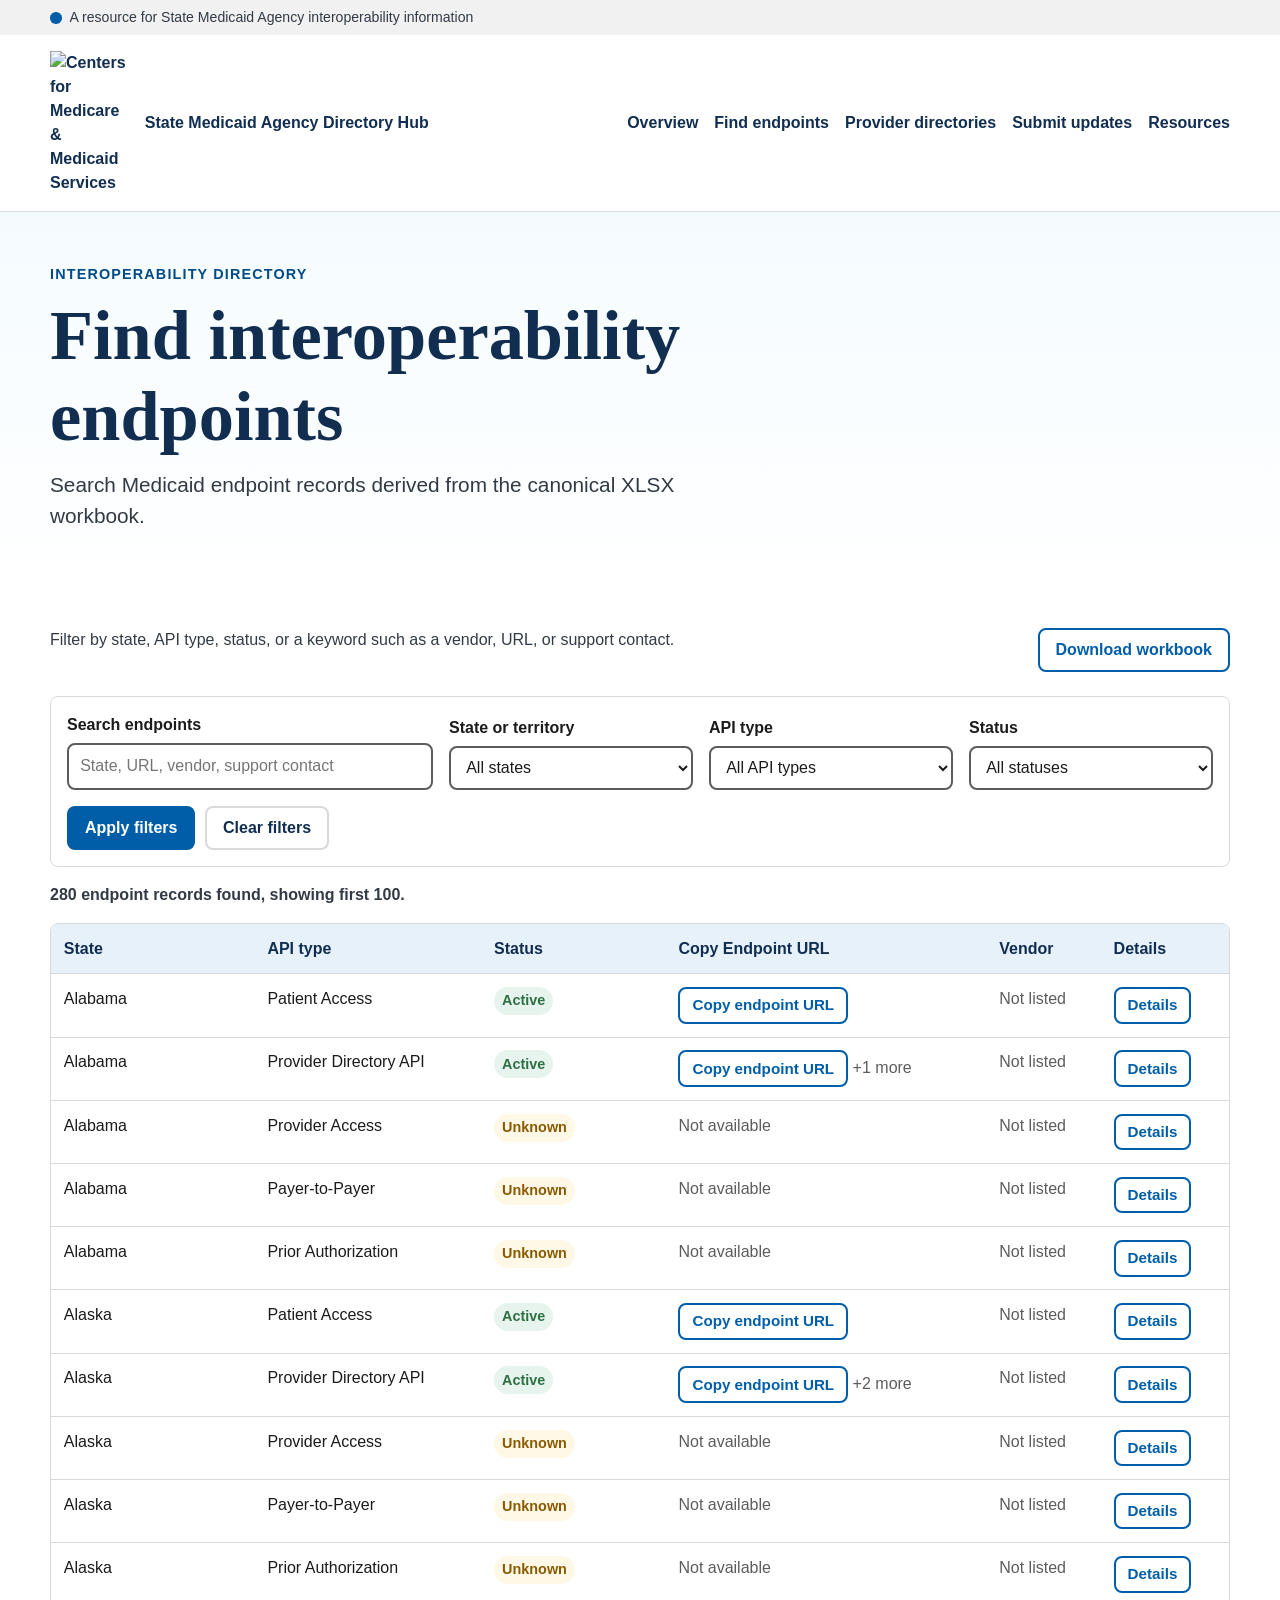
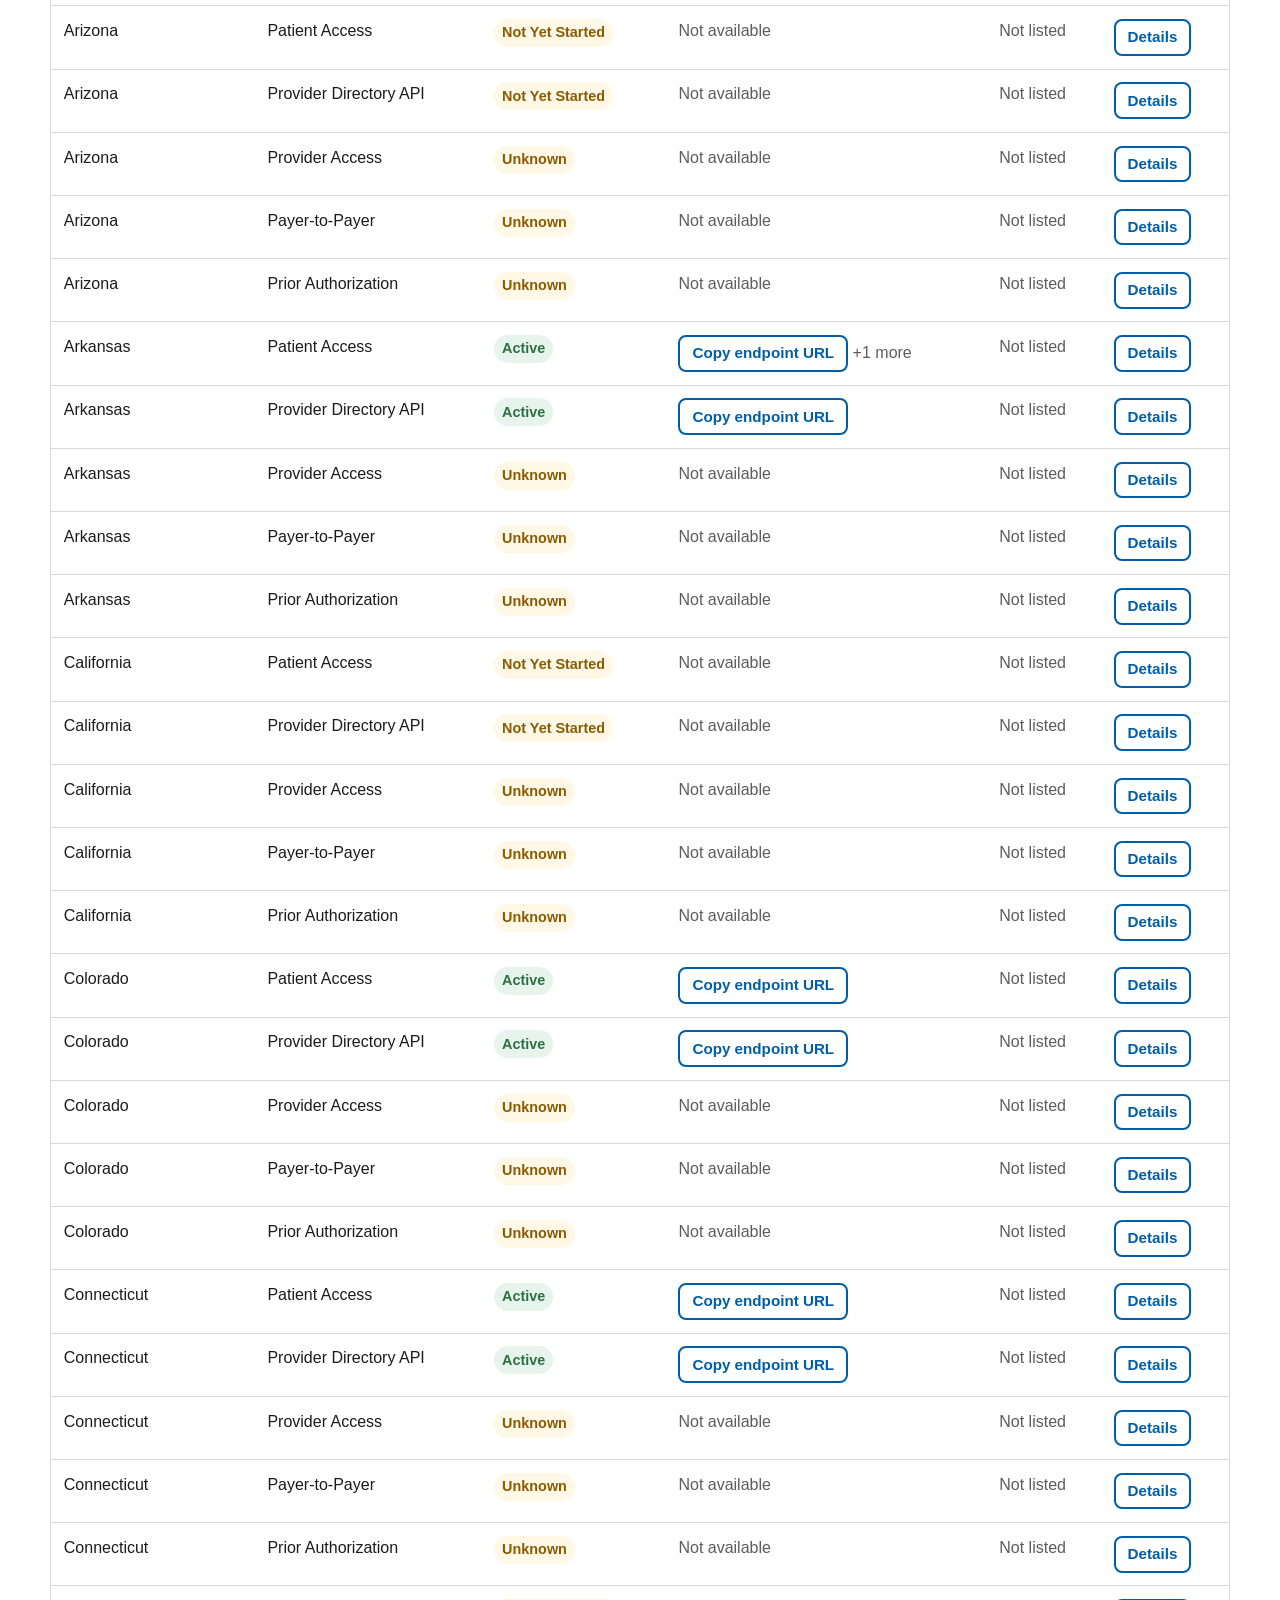
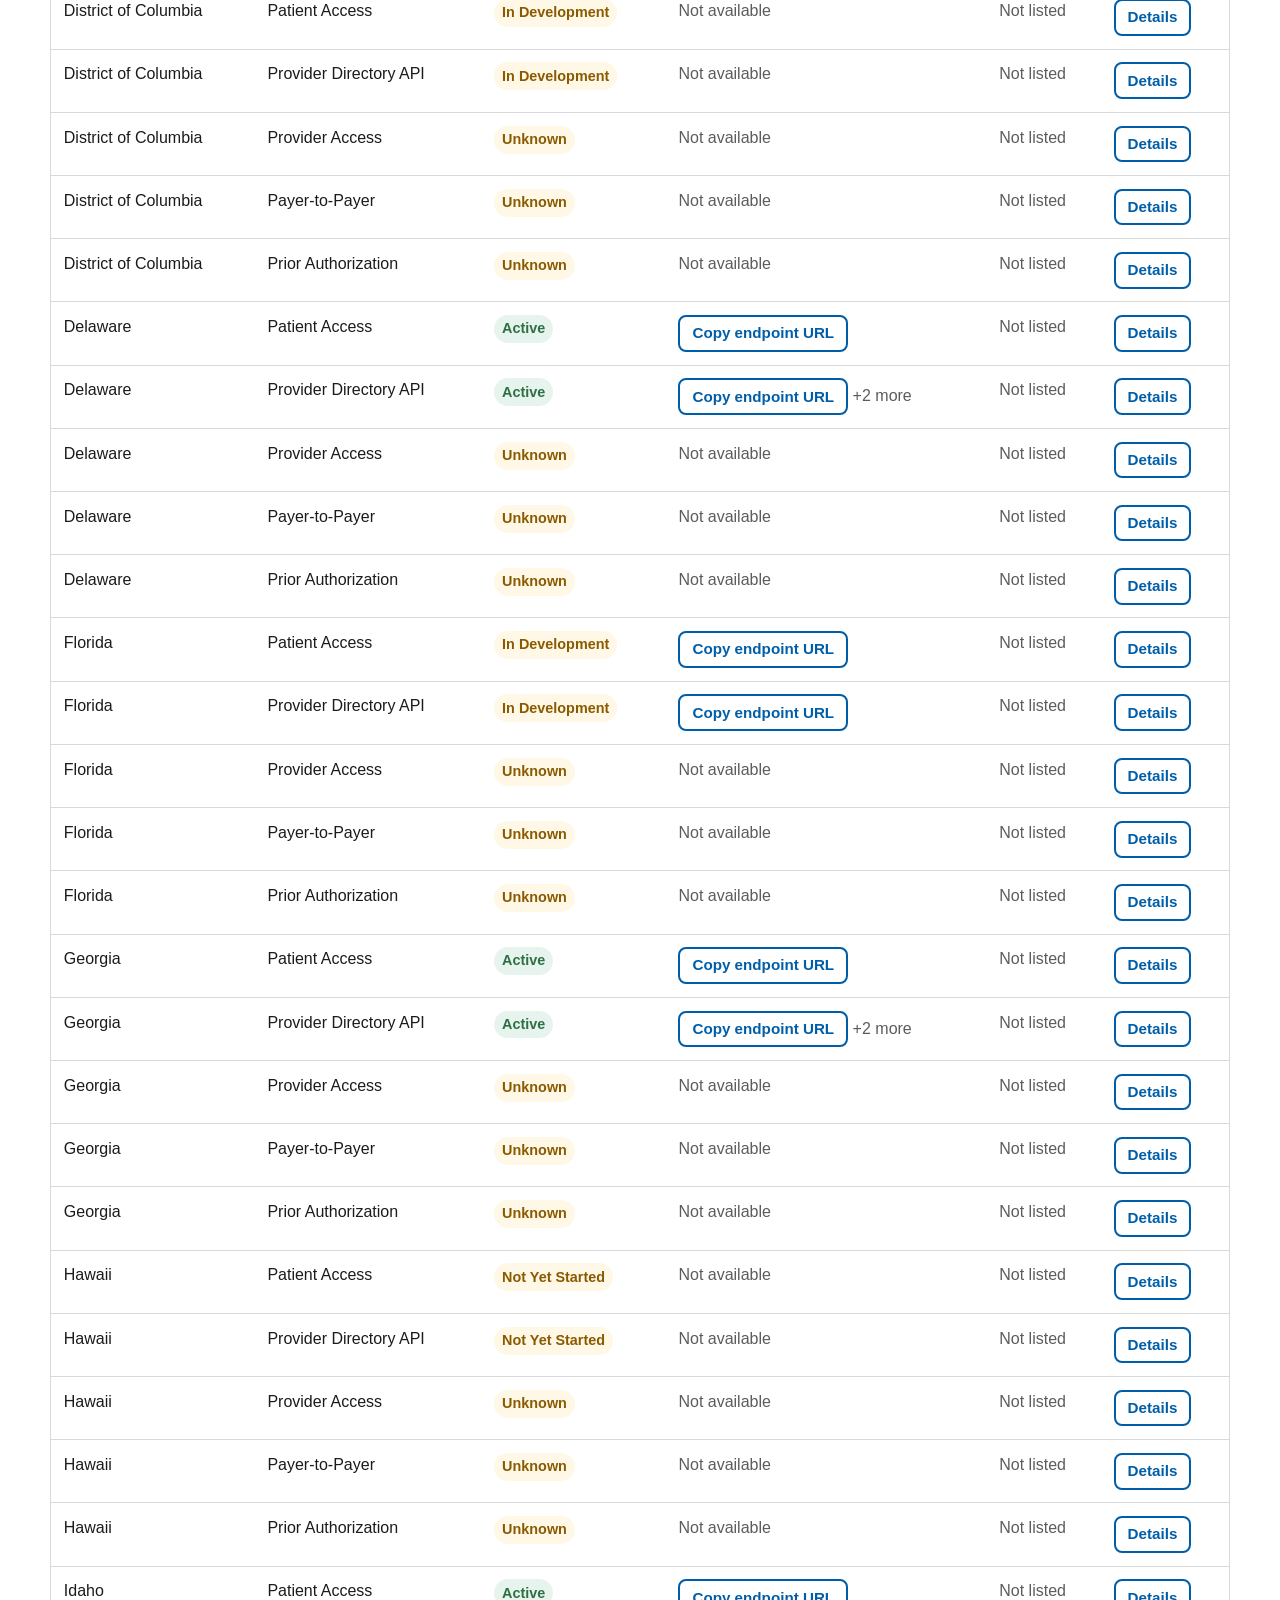
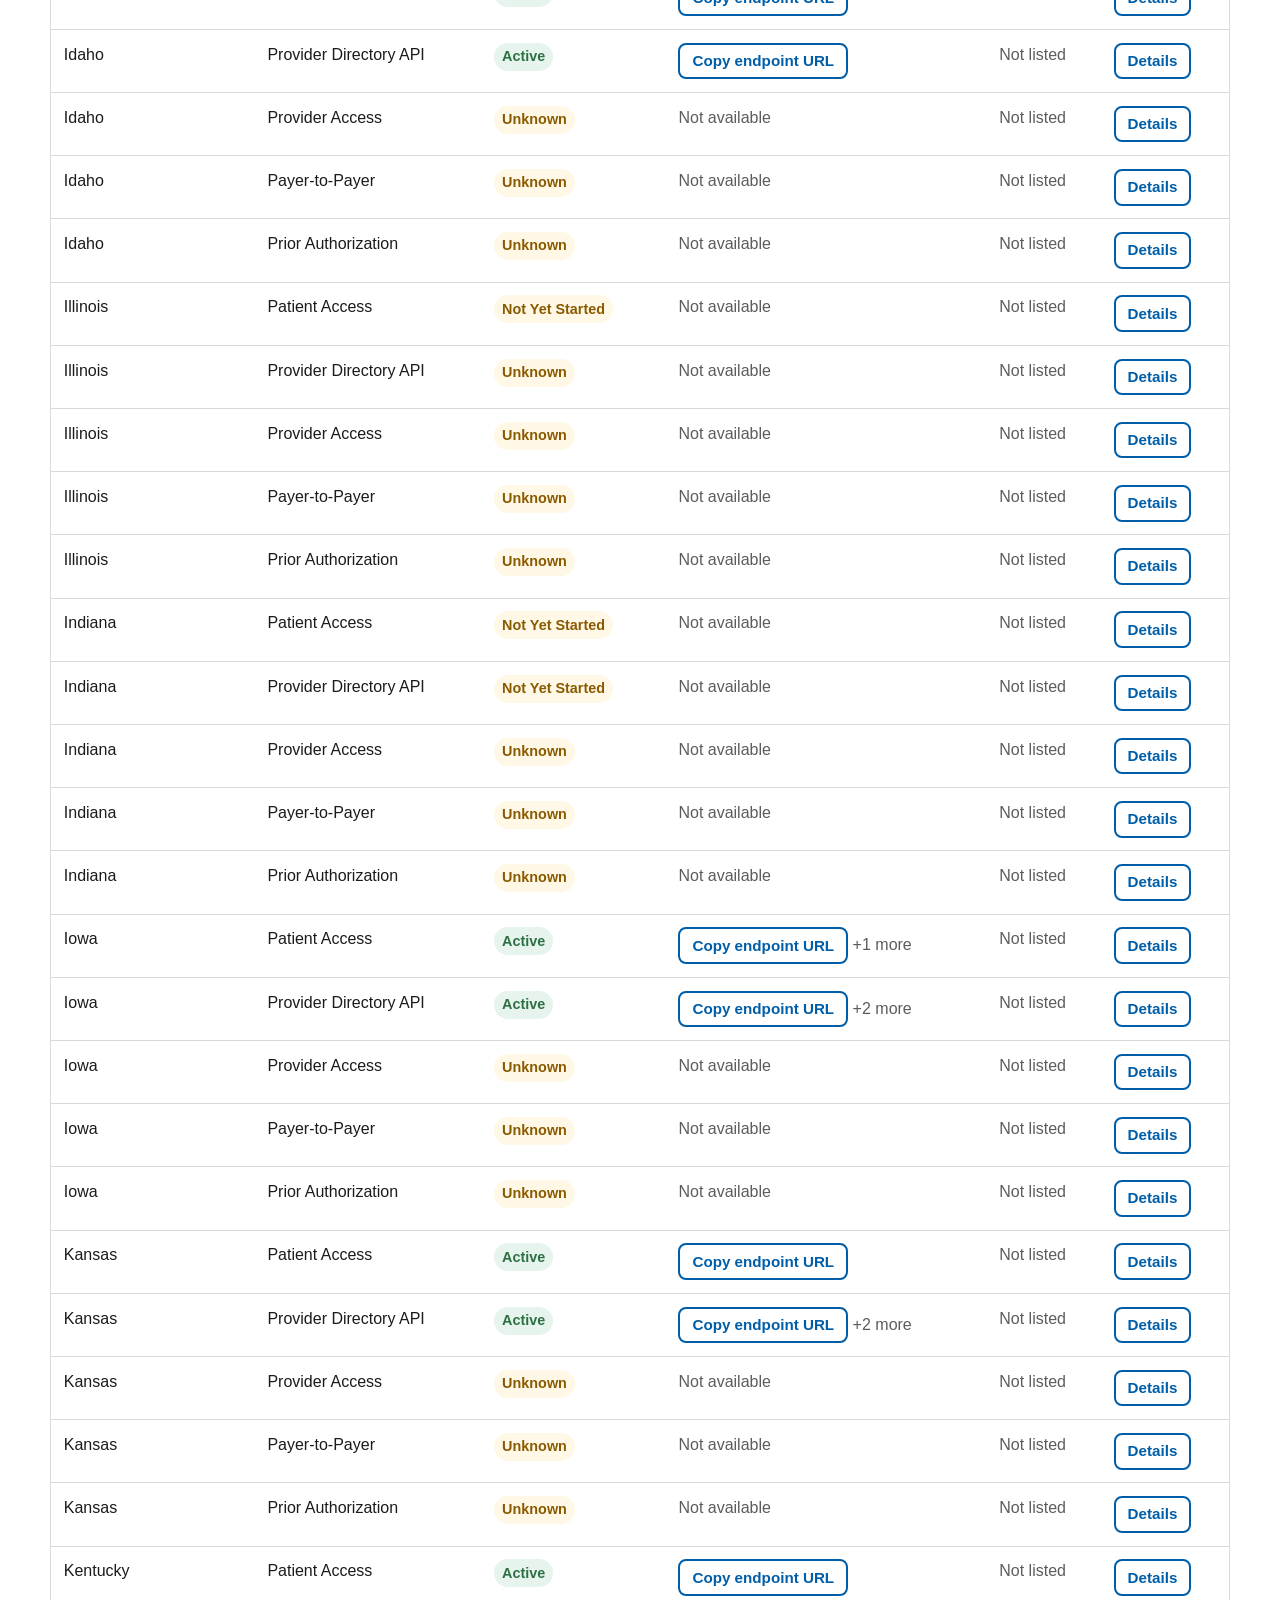
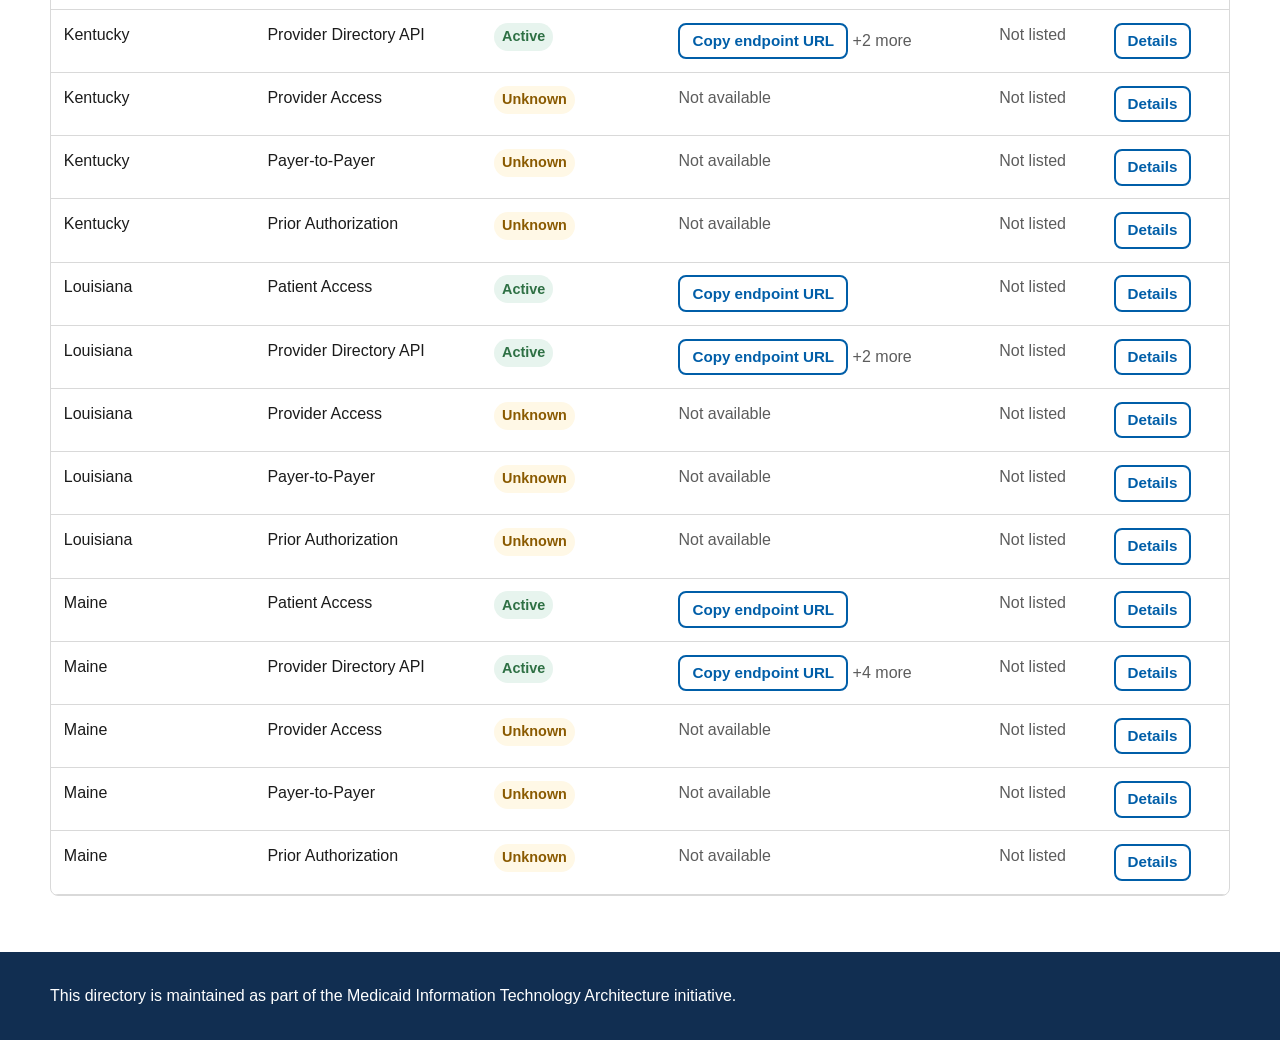
==== endpoints.html @ 9d033b8e "split into seperate pages" ====
<!doctype html>
<html lang="en">
  <head>
    <meta charset="utf-8">
    <meta name="viewport" content="width=device-width, initial-scale=1">
    <title>Find interoperability endpoints | State Medicaid Agency Directory Hub</title>
    <meta name="description" content="Search State Medicaid Agency interoperability API endpoint records.">
    <link rel="stylesheet" href="styles.css">
  </head>
  <body>
    <a class="skip-link" href="#main">Skip to main content</a>
    <header class="site-header">
      <div class="official-banner"><span aria-hidden="true" class="banner-dot"></span><span>A resource for State Medicaid Agency interoperability information</span></div>
      <div class="header-inner">
        <a class="brand" href="index.html" aria-label="State Medicaid Agency Directory Hub home"><img src="CMS.png" alt="Centers for Medicare &amp; Medicaid Services"><span>State Medicaid Agency Directory Hub</span></a>
        <nav class="primary-nav" aria-label="Primary navigation">
          <a href="index.html">Overview</a><a aria-current="page" href="endpoints.html">Find endpoints</a><a href="provider-directories.html">Provider directories</a><a href="index.html#submit-updates">Submit updates</a><a href="index.html#resources">Resources</a>
        </nav>
      </div>
    </header>
    <main id="main">
      <section class="page-intro" aria-labelledby="endpoint-title"><div class="container"><p class="eyebrow">Interoperability directory</p><h1 id="endpoint-title">Find interoperability endpoints</h1><p class="lead">Search Medicaid endpoint records derived from the canonical XLSX workbook.</p></div></section>
      <section class="section section-tight"><div class="container">
        <div class="section-header"><p>Filter by state, API type, status, or a keyword such as a vendor, URL, or support contact.</p><a class="button button-secondary" href="SMAEndpointDirectory.xlsx">Download workbook</a></div>
        <form class="filter-panel" id="endpoint-filters" aria-describedby="endpoint-result-count">
          <div class="field field-wide"><label for="endpoint-query">Search endpoints</label><input id="endpoint-query" name="query" type="search" autocomplete="off" placeholder="State, URL, vendor, support contact"></div>
          <div class="field"><label for="endpoint-state">State or territory</label><select id="endpoint-state" name="state"></select></div>
          <div class="field"><label for="endpoint-api-type">API type</label><select id="endpoint-api-type" name="apiType"></select></div>
          <div class="field"><label for="endpoint-status">Status</label><select id="endpoint-status" name="status"></select></div>
          <div class="filter-actions"><button class="button button-primary" type="submit">Apply filters</button><button class="button button-ghost" type="button" id="clear-endpoint-filters">Clear filters</button></div>
        </form>
        <p class="result-count" id="endpoint-result-count" aria-live="polite"></p><p class="sr-only" id="copy-status" aria-live="polite"></p>
        <div class="table-wrap"><table><caption class="sr-only">SMA interoperability endpoint records</caption><thead><tr><th scope="col">State</th><th scope="col">API type</th><th scope="col">Status</th><th scope="col">Copy Endpoint URL</th><th scope="col">Vendor</th><th scope="col">Details</th></tr></thead><tbody id="endpoint-table-body"></tbody></table></div>
        <section class="detail-panel" id="endpoint-detail" hidden tabindex="-1" aria-labelledby="endpoint-detail-title"><div class="detail-header"><h2 id="endpoint-detail-title">Endpoint details</h2><button class="button button-ghost compact" type="button" id="close-endpoint-detail">Close</button></div><div id="endpoint-detail-content"></div></section>
      </div></section>
    </main>
    <footer class="site-footer"><div class="container"><p>This directory is maintained as part of the Medicaid Information Technology Architecture initiative.</p></div></footer>
    <script src="assets/directory-data.js"></script><script src="assets/directory-utils.js"></script><script src="app.js"></script>
  </body>
</html>
---- styles.css ----
:root {
  --color-navy: #112e51;
  --color-blue: #005ea8;
  --color-blue-dark: #004b87;
  --color-blue-light: #e6f1fa;
  --color-cyan-light: #f4fbff;
  --color-white: #ffffff;
  --color-gray-50: #f7f7f7;
  --color-gray-100: #f1f1f1;
  --color-gray-200: #d9d9d9;
  --color-gray-500: #5c5c5c;
  --color-gray-700: #323a45;
  --color-gray-900: #1b1b1b;
  --color-success: #2e7044;
  --color-warning: #8a5a00;
  --color-error: #b50909;
  --color-focus: #ffbf47;
  --shadow: 0 10px 30px rgba(17, 46, 81, 0.12);
  --radius: 8px;
  --max-width: 1180px;
}

* {
  box-sizing: border-box;
}

html {
  scroll-behavior: smooth;
}

body {
  margin: 0;
  background: var(--color-white);
  color: var(--color-gray-900);
  font-family: "Open Sans", Arial, sans-serif;
  font-size: 16px;
  line-height: 1.5;
  letter-spacing: 0;
}

@media (prefers-reduced-motion: reduce) {
  html {
    scroll-behavior: auto;
  }

  *,
  *::before,
  *::after {
    animation-duration: 0.01ms !important;
    animation-iteration-count: 1 !important;
    transition-duration: 0.01ms !important;
  }
}

a {
  color: var(--color-blue);
  text-decoration-thickness: 1px;
  text-underline-offset: 3px;
}

a:hover {
  color: var(--color-blue-dark);
  text-decoration-thickness: 2px;
}

a:focus,
button:focus,
input:focus,
select:focus,
textarea:focus,
[tabindex]:focus {
  outline: 3px solid var(--color-focus);
  outline-offset: 2px;
}

img {
  max-width: 100%;
}

button,
input,
select,
textarea {
  font: inherit;
}

button {
  cursor: pointer;
}

h1,
h2,
h3,
p {
  margin-top: 0;
}

h1,
h2,
h3 {
  color: var(--color-navy);
  font-family: "Bitter", Georgia, serif;
  line-height: 1.15;
}

h1 {
  margin-bottom: 1rem;
  max-width: 760px;
  font-size: clamp(2.4rem, 6vw, 4.4rem);
}

h2 {
  margin-bottom: 0.75rem;
  font-size: clamp(1.8rem, 4vw, 2.6rem);
}

h3 {
  margin-bottom: 0.5rem;
  font-size: 1.25rem;
}

.container {
  width: min(100% - 2rem, var(--max-width));
  margin-inline: auto;
}

.narrow {
  max-width: 820px;
}

.skip-link {
  position: absolute;
  top: -5rem;
  left: 1rem;
  z-index: 50;
  padding: 0.75rem 1rem;
  background: var(--color-white);
  color: var(--color-navy);
  font-weight: 700;
}

.skip-link:focus {
  top: 1rem;
}

.site-header {
  border-bottom: 1px solid var(--color-gray-200);
  background: var(--color-white);
}

.official-banner {
  display: flex;
  gap: 0.5rem;
  align-items: center;
  flex-wrap: wrap;
  padding: 0.45rem max(1rem, calc((100vw - var(--max-width)) / 2));
  background: var(--color-gray-100);
  color: var(--color-gray-700);
  font-size: 0.88rem;
}

.banner-dot {
  width: 0.72rem;
  height: 0.72rem;
  border-radius: 50%;
  background: var(--color-blue);
}

.header-inner {
  display: flex;
  gap: 1.5rem;
  align-items: center;
  justify-content: space-between;
  width: min(100% - 2rem, var(--max-width));
  margin-inline: auto;
  padding: 1rem 0;
}

.brand {
  display: flex;
  gap: 0.8rem;
  align-items: center;
  color: var(--color-navy);
  font-weight: 700;
  text-decoration: none;
}

.brand img {
  width: 82px;
  height: auto;
}

.brand span {
  max-width: 19rem;
  overflow-wrap: anywhere;
}

.primary-nav {
  display: flex;
  flex-wrap: wrap;
  gap: 0.35rem 1rem;
  justify-content: flex-end;
}

.primary-nav a {
  color: var(--color-navy);
  font-weight: 700;
  text-decoration: none;
}

.primary-nav a:hover {
  text-decoration: underline;
}

.hero {
  padding: 4rem 0;
  background: linear-gradient(180deg, var(--color-cyan-light), var(--color-white));
}

.page-intro {
  padding: 3.25rem 0 2.25rem;
  background: linear-gradient(180deg, var(--color-cyan-light), var(--color-white));
}

.page-intro h1 {
  margin-bottom: 0.75rem;
}

.eyebrow {
  margin-bottom: 0.55rem;
  color: var(--color-blue-dark);
  font-size: 0.9rem;
  font-weight: 700;
  letter-spacing: 0.08em;
  text-transform: uppercase;
}

.hero-grid {
  display: grid;
  grid-template-columns: minmax(0, 1.25fr) minmax(280px, 0.75fr);
  gap: 2rem;
  align-items: center;
}

.hero-grid > *,
.header-inner > *,
.section-header > * {
  min-width: 0;
}

.lead {
  max-width: 720px;
  color: var(--color-gray-700);
  font-size: 1.3rem;
}

.hero-actions {
  display: flex;
  flex-wrap: wrap;
  gap: 0.75rem;
  margin-top: 1.5rem;
}

.button {
  display: inline-flex;
  min-height: 44px;
  align-items: center;
  justify-content: center;
  padding: 0.65rem 1rem;
  border: 2px solid transparent;
  border-radius: var(--radius);
  font-weight: 700;
  line-height: 1.2;
  text-align: center;
  text-decoration: none;
  white-space: normal;
}

.button-primary {
  background: var(--color-blue);
  color: var(--color-white);
}

.button-primary:hover {
  background: var(--color-blue-dark);
  color: var(--color-white);
}

.button-secondary {
  border-color: var(--color-blue);
  background: var(--color-white);
  color: var(--color-blue);
}

.button-ghost {
  border-color: var(--color-gray-200);
  background: var(--color-white);
  color: var(--color-navy);
}

.button:disabled {
  cursor: not-allowed;
  opacity: 0.65;
}

.compact {
  min-height: 36px;
  padding: 0.45rem 0.75rem;
  font-size: 0.95rem;
}

.status-panel {
  border: 1px solid var(--color-gray-200);
  border-radius: var(--radius);
  background: var(--color-white);
  box-shadow: var(--shadow);
}

.metric-grid {
  display: grid;
  grid-template-columns: repeat(2, minmax(0, 1fr));
  margin: 0;
}

.metric-grid div {
  min-height: 118px;
  padding: 1rem;
  border-right: 1px solid var(--color-gray-200);
  border-bottom: 1px solid var(--color-gray-200);
}

.metric-grid div:nth-child(2n) {
  border-right: 0;
}

.metric-grid div:nth-last-child(-n + 2) {
  border-bottom: 0;
}

.metric-grid dt {
  color: var(--color-gray-500);
  font-size: 0.9rem;
  font-weight: 700;
}

.metric-grid dd {
  margin: 0.35rem 0 0;
  color: var(--color-navy);
  font-family: "Bitter", Georgia, serif;
  font-size: 2rem;
  font-weight: 700;
}

.audience-band,
.section {
  padding: 3.5rem 0;
}

.section-tight {
  padding-top: 2.5rem;
}

.audience-grid {
  display: grid;
  grid-template-columns: repeat(3, minmax(0, 1fr));
  gap: 1rem;
  margin-top: 1.5rem;
}

.audience-grid article {
  padding: 1rem;
  border: 1px solid var(--color-gray-200);
  border-radius: var(--radius);
  background: var(--color-white);
}

.section-muted {
  background: var(--color-gray-50);
}

.section-header {
  display: flex;
  gap: 1rem;
  align-items: flex-start;
  justify-content: space-between;
  margin-bottom: 1.5rem;
}

.section-header p {
  max-width: 780px;
  color: var(--color-gray-700);
}

.data-note {
  display: inline-flex;
  max-width: 320px;
  padding: 0.65rem 0.75rem;
  border-left: 4px solid var(--color-warning);
  background: #fff8e6;
  color: var(--color-gray-900);
  font-size: 0.95rem;
}

.filter-panel {
  display: grid;
  grid-template-columns: minmax(220px, 1.5fr) repeat(3, minmax(160px, 1fr));
  gap: 1rem;
  align-items: end;
  padding: 1rem;
  border: 1px solid var(--color-gray-200);
  border-radius: var(--radius);
  background: var(--color-white);
}

.provider-filter-panel {
  grid-template-columns: minmax(220px, 1fr) minmax(160px, 240px) auto;
}

.field {
  display: grid;
  gap: 0.35rem;
}

.field label {
  color: var(--color-gray-900);
  font-weight: 700;
}

input,
select,
textarea {
  width: 100%;
  min-height: 44px;
  padding: 0.6rem 0.7rem;
  border: 2px solid var(--color-gray-500);
  border-radius: var(--radius);
  background: var(--color-white);
  color: var(--color-gray-900);
}

textarea {
  resize: vertical;
}

.filter-actions,
.review-actions {
  display: flex;
  flex-wrap: wrap;
  gap: 0.6rem;
}

.result-count {
  margin: 1rem 0;
  color: var(--color-gray-700);
  font-weight: 700;
}

.table-wrap {
  overflow-x: auto;
  border: 1px solid var(--color-gray-200);
  border-radius: var(--radius);
  background: var(--color-white);
}

table {
  width: 100%;
  border-collapse: collapse;
}

th,
td {
  padding: 0.8rem;
  border-bottom: 1px solid var(--color-gray-200);
  text-align: left;
  vertical-align: top;
}

th {
  background: var(--color-blue-light);
  color: var(--color-navy);
  font-weight: 700;
}

tbody tr:hover {
  background: var(--color-gray-50);
}

.status {
  display: inline-flex;
  padding: 0.2rem 0.5rem;
  border-radius: 999px;
  background: var(--color-gray-100);
  color: var(--color-gray-900);
  font-size: 0.9rem;
  font-weight: 700;
}

.status-active {
  background: #e7f4ee;
  color: var(--color-success);
}

.status-development,
.status-unknown {
  background: #fff8e6;
  color: var(--color-warning);
}

.status-offline,
.status-unavailable {
  background: #fde7e7;
  color: var(--color-error);
}

.muted {
  color: var(--color-gray-500);
}

.url-cell {
  max-width: 28rem;
  overflow-wrap: anywhere;
}

.plain-list {
  margin: 0;
  padding-left: 1.1rem;
}

.plain-list li + li {
  margin-top: 0.35rem;
}

.guidance-list {
  margin: 0 0 1.5rem;
  padding-left: 1.25rem;
}

.guidance-list li + li {
  margin-top: 0.5rem;
}

.detail-panel,
.review-panel,
.confirmation-panel,
.error-summary {
  margin-top: 1.5rem;
  padding: 1rem;
  border: 1px solid var(--color-gray-200);
  border-radius: var(--radius);
  background: var(--color-white);
  box-shadow: var(--shadow);
}

.detail-header {
  display: flex;
  gap: 1rem;
  align-items: center;
  justify-content: space-between;
}

.detail-grid,
.review-panel dl {
  display: grid;
  grid-template-columns: minmax(180px, 0.3fr) minmax(0, 0.7fr);
  gap: 0.75rem 1rem;
  margin: 1rem 0 0;
}

.detail-grid dt,
.review-panel dt {
  color: var(--color-gray-700);
  font-weight: 700;
}

.detail-grid dd,
.review-panel dd {
  margin: 0;
  overflow-wrap: anywhere;
}

.update-form {
  display: grid;
  gap: 1rem;
  padding: 1rem;
  border: 1px solid var(--color-gray-200);
  border-radius: var(--radius);
  background: var(--color-white);
}

.field-error {
  min-height: 1.25rem;
  margin: 0;
  color: var(--color-error);
  font-weight: 700;
}

.field.has-error input,
.field.has-error select,
.field.has-error textarea {
  border-color: var(--color-error);
}

.error-summary {
  border-left: 6px solid var(--color-error);
}

.error-summary h3 {
  color: var(--color-error);
}

.confirmation-panel {
  border-left: 6px solid var(--color-success);
}

.resource-grid {
  display: grid;
  grid-template-columns: minmax(0, 0.5fr) minmax(0, 0.5fr);
  gap: 2rem;
}

.resource-list {
  margin: 0;
  padding-left: 1.25rem;
}

.resource-list li + li {
  margin-top: 0.5rem;
}

.site-footer {
  padding: 2rem 0;
  background: var(--color-navy);
  color: var(--color-white);
}

.site-footer p {
  margin: 0;
}

.sr-only {
  position: absolute;
  width: 1px;
  height: 1px;
  padding: 0;
  overflow: hidden;
  clip: rect(0, 0, 0, 0);
  white-space: nowrap;
  border: 0;
}

@media (max-width: 920px) {
  .header-inner,
  .section-header,
  .hero-grid,
  .resource-grid {
    display: grid;
    grid-template-columns: 1fr;
  }

  .primary-nav {
    justify-content: flex-start;
  }

  .audience-grid,
  .filter-panel,
  .provider-filter-panel {
    grid-template-columns: 1fr;
  }

  .hero {
    padding: 3rem 0;
  }
}

@media (max-width: 640px) {
  body {
    overflow-x: hidden;
  }

  .container {
    width: 100%;
    max-width: 100vw;
    padding-inline: 0.5rem;
  }

  .official-banner {
    padding-inline: 0.5rem;
  }

  .header-inner {
    width: 100%;
    max-width: 100vw;
    padding-inline: 0.5rem;
  }

  .brand {
    align-items: flex-start;
  }

  .brand img {
    width: 64px;
  }

  h1 {
    max-width: 12ch;
    font-size: 2rem;
    overflow-wrap: break-word;
  }

  .lead {
    max-width: 32ch;
  }

  .primary-nav {
    display: grid;
    grid-template-columns: repeat(2, minmax(0, 1fr));
    width: 100%;
  }

  .primary-nav a {
    overflow-wrap: anywhere;
  }

  .hero-actions {
    display: grid;
    grid-template-columns: 1fr;
  }

  .hero-actions .button {
    width: 100%;
  }

  .metric-grid {
    grid-template-columns: 1fr;
  }

  .metric-grid div,
  .metric-grid div:nth-child(2n),
  .metric-grid div:nth-last-child(-n + 2) {
    border-right: 0;
    border-bottom: 1px solid var(--color-gray-200);
  }

  .metric-grid div:last-child {
    border-bottom: 0;
  }

  th,
  td {
    padding: 0.65rem;
  }

  .detail-grid,
  .review-panel dl {
    grid-template-columns: 1fr;
  }
}
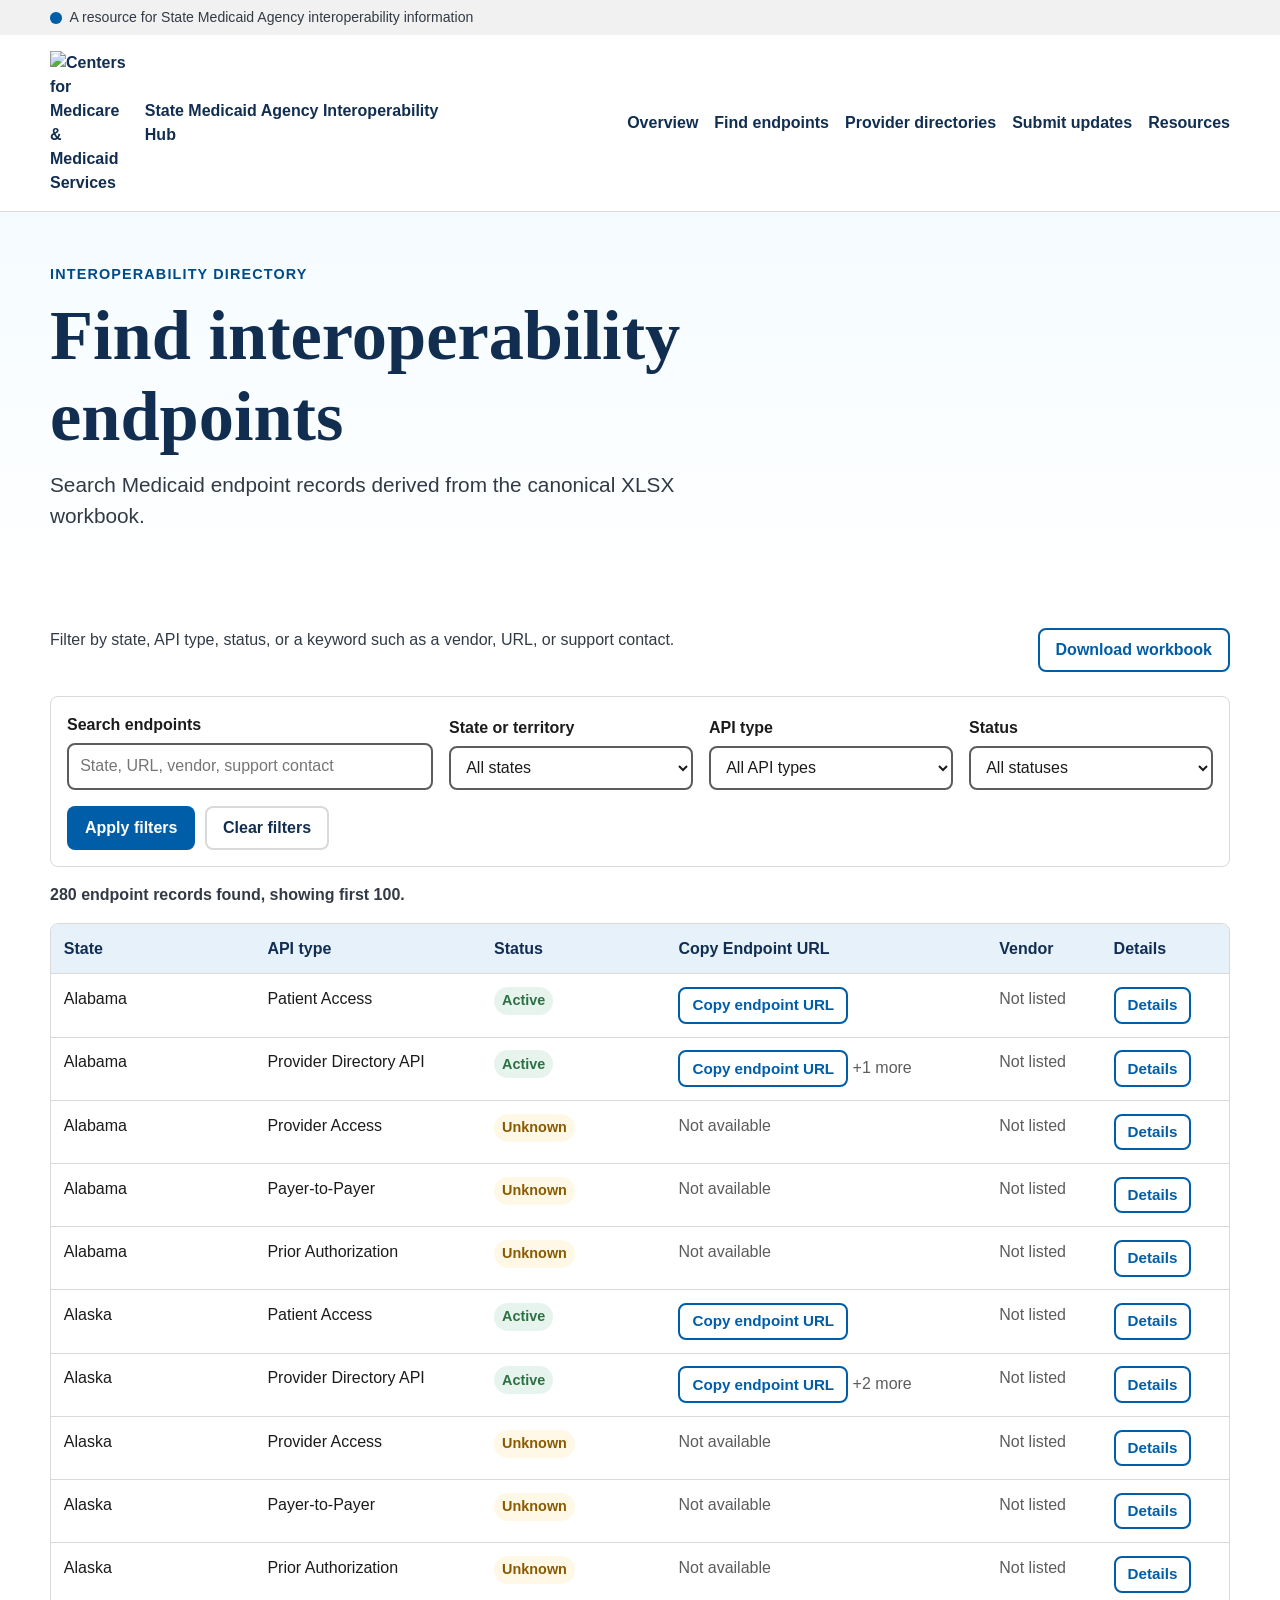
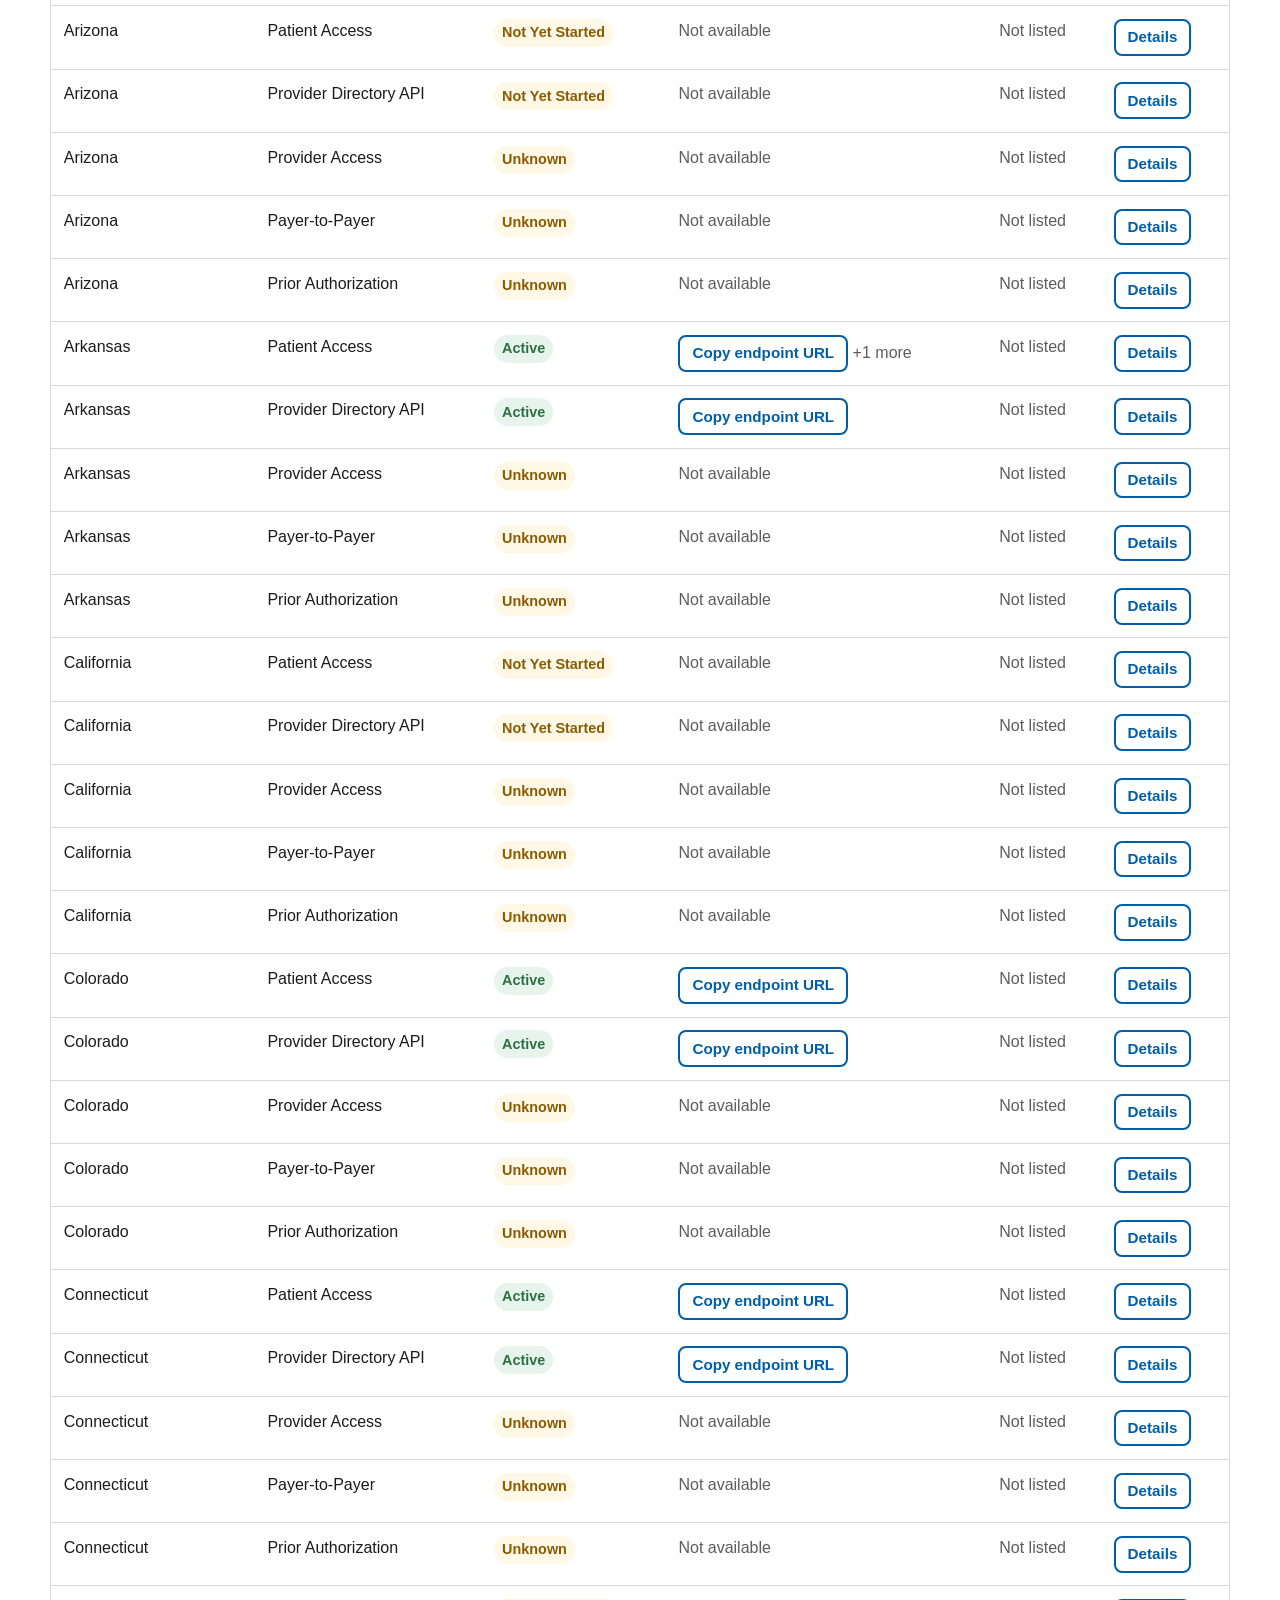
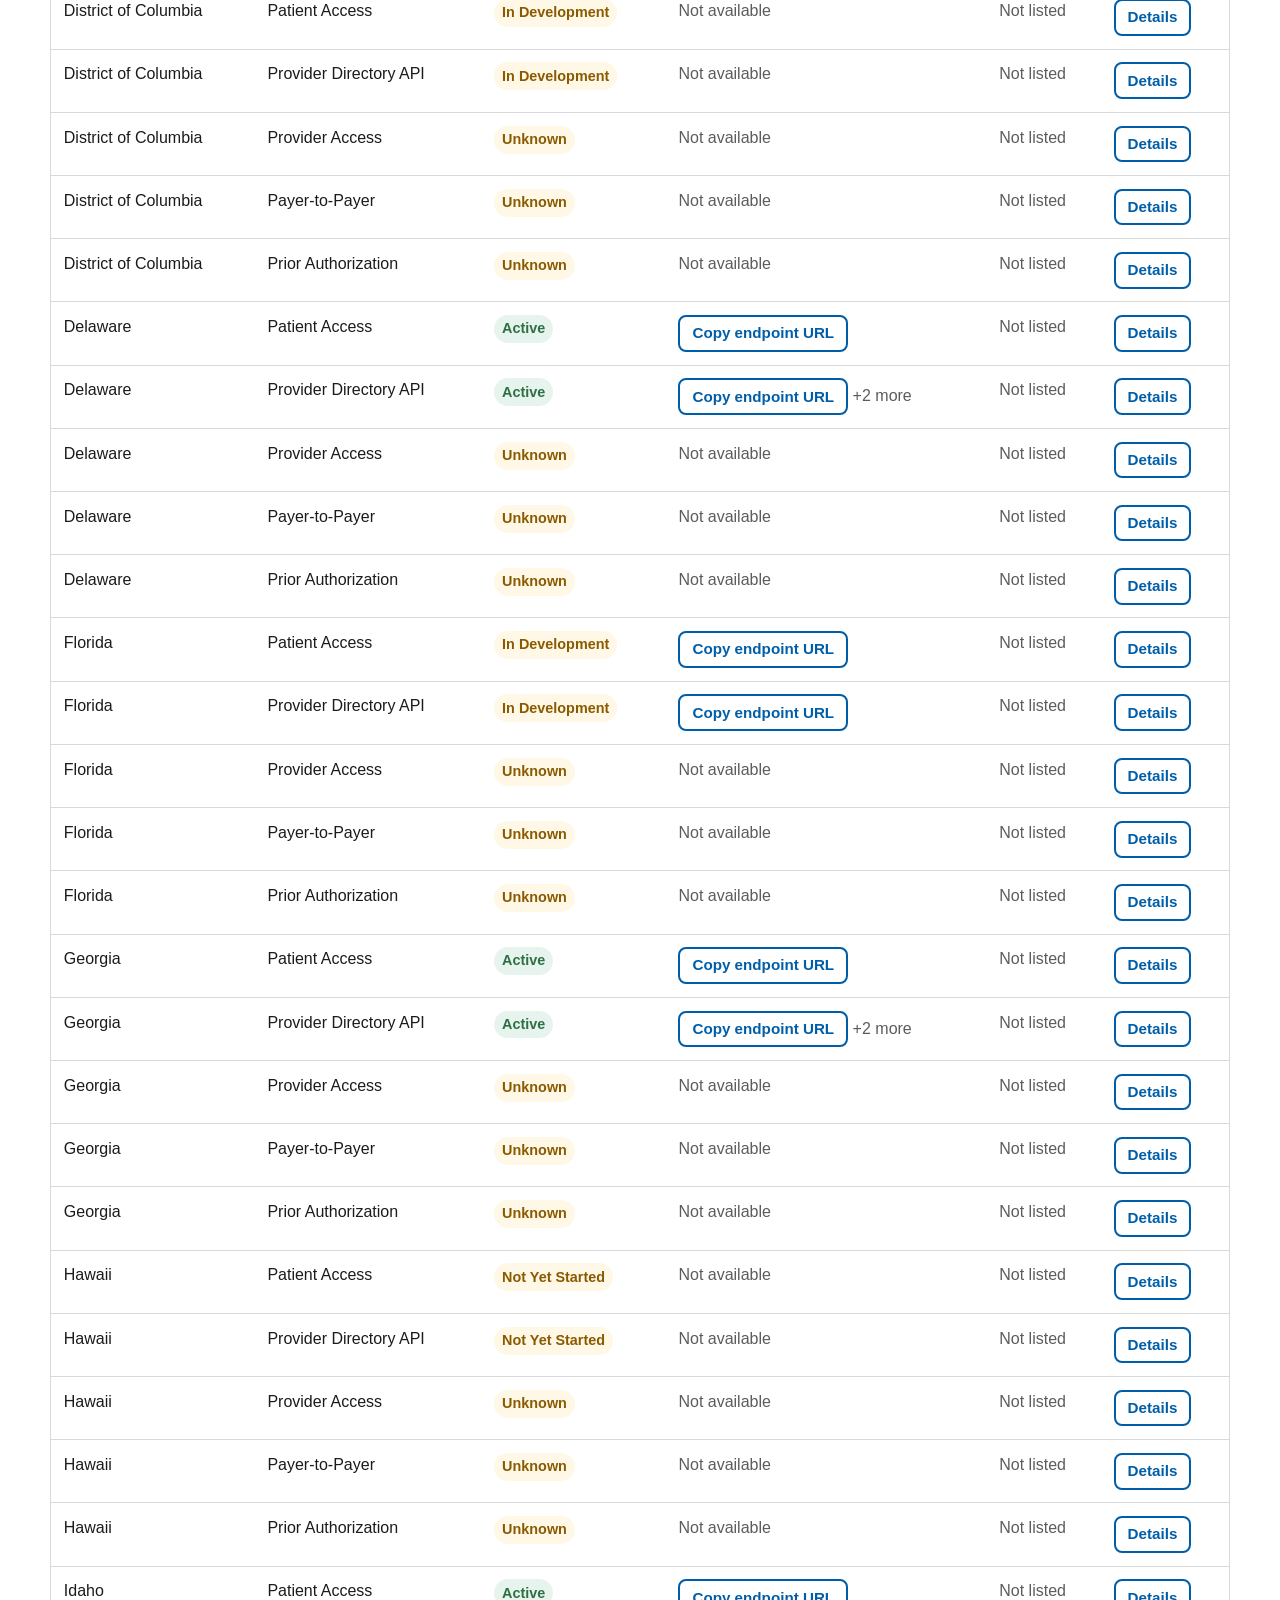
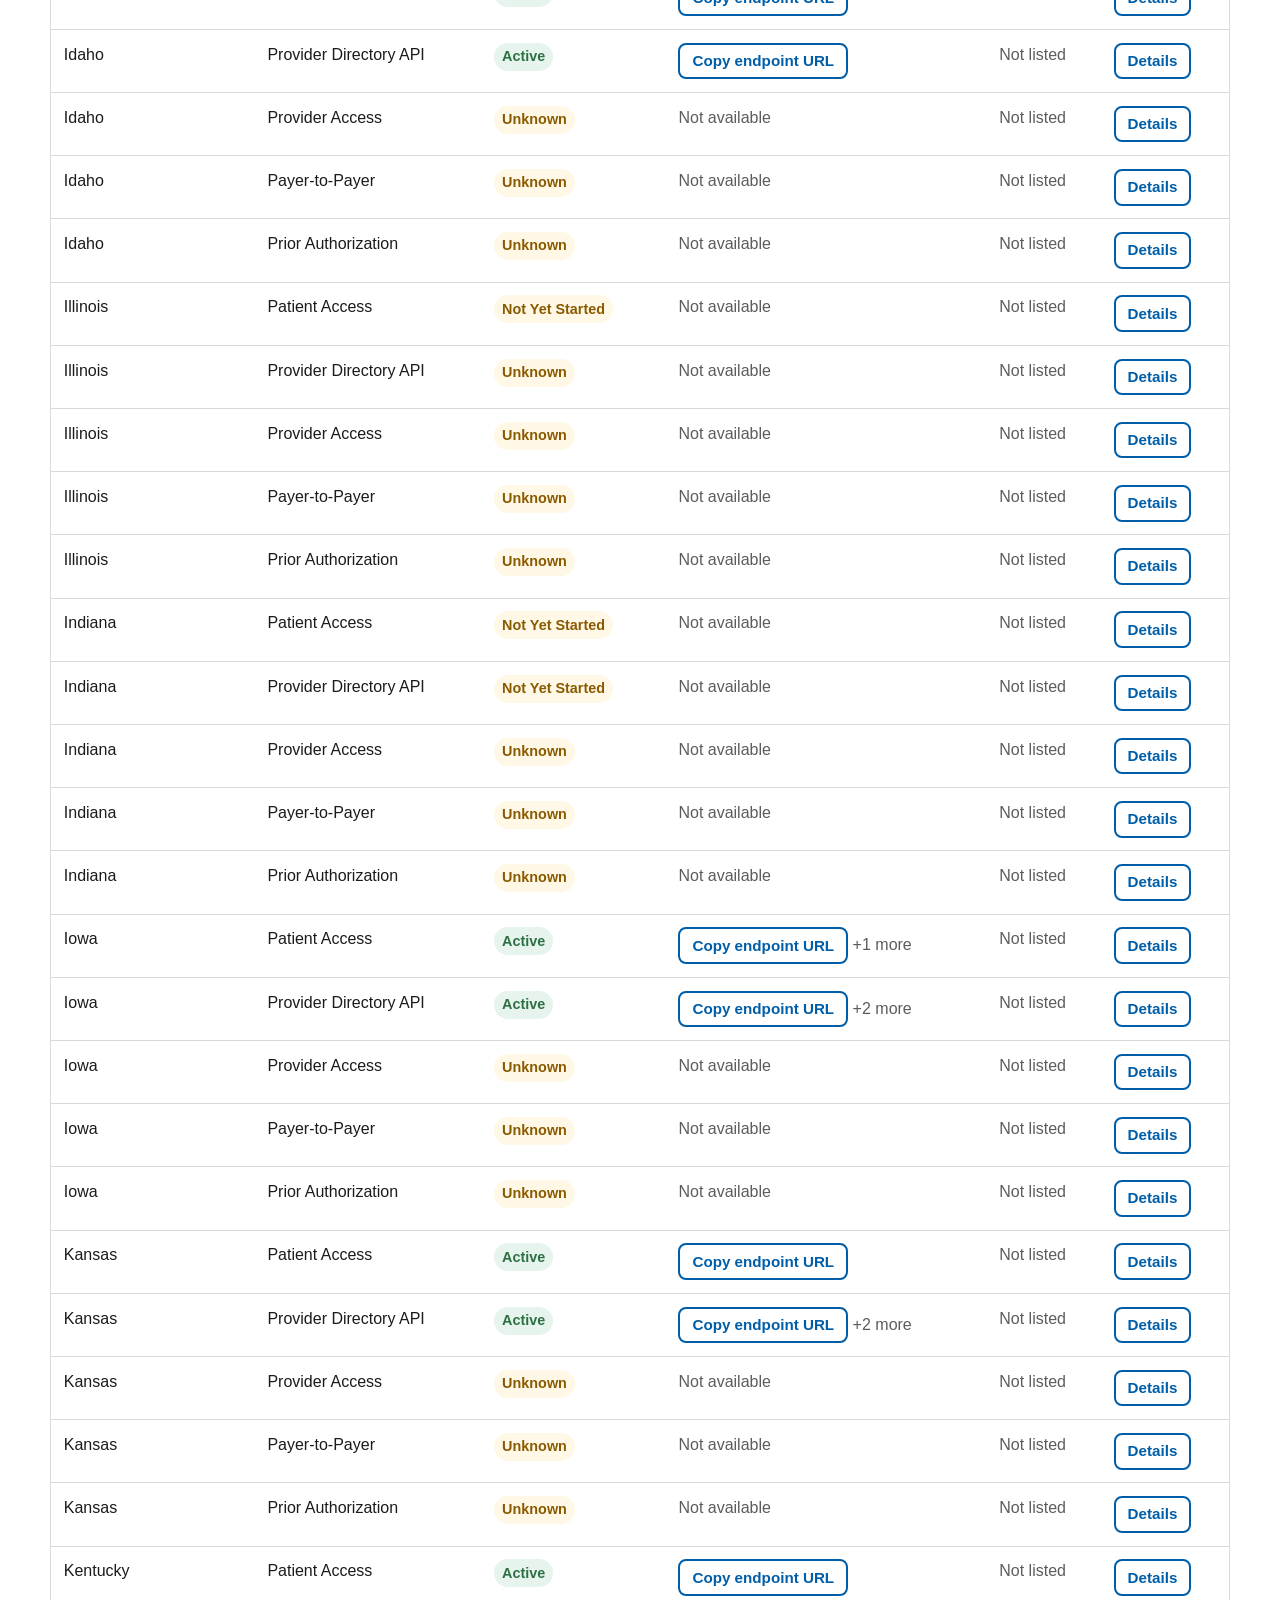
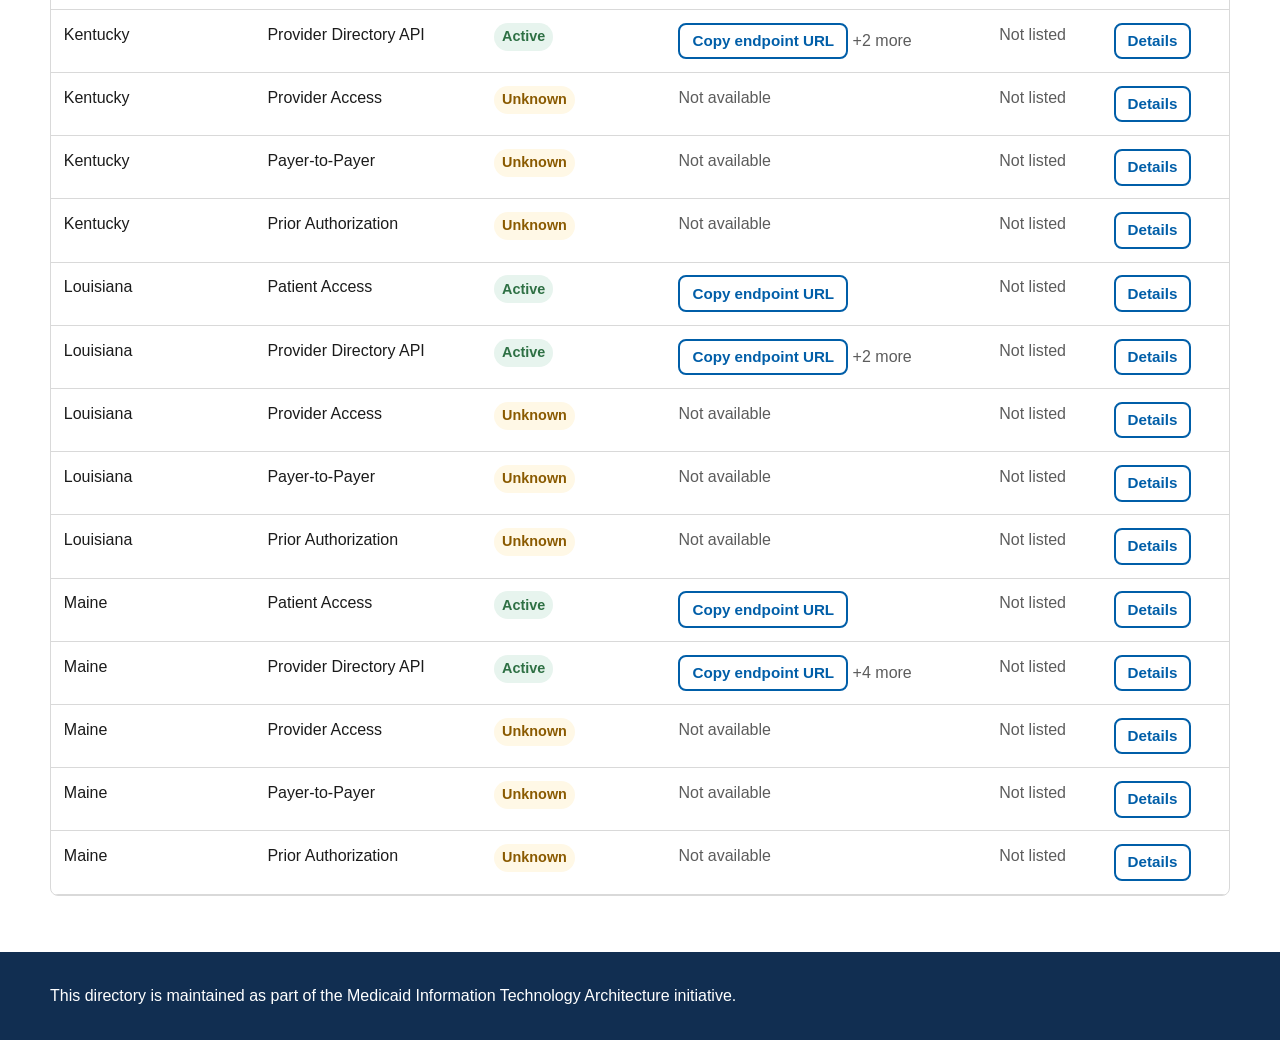
==== commit 8313d709: "name change" ====
--- a/endpoints.html
+++ b/endpoints.html
@@ -3,7 +3,7 @@
   <head>
     <meta charset="utf-8">
     <meta name="viewport" content="width=device-width, initial-scale=1">
-    <title>Find interoperability endpoints | State Medicaid Agency Directory Hub</title>
+    <title>Find interoperability endpoints | State Medicaid Agency Interoperability Hub</title>
     <meta name="description" content="Search State Medicaid Agency interoperability API endpoint records.">
     <link rel="stylesheet" href="styles.css">
   </head>
@@ -12,7 +12,7 @@
     <header class="site-header">
       <div class="official-banner"><span aria-hidden="true" class="banner-dot"></span><span>A resource for State Medicaid Agency interoperability information</span></div>
       <div class="header-inner">
-        <a class="brand" href="index.html" aria-label="State Medicaid Agency Directory Hub home"><img src="CMS.png" alt="Centers for Medicare &amp; Medicaid Services"><span>State Medicaid Agency Directory Hub</span></a>
+        <a class="brand" href="index.html" aria-label="State Medicaid Agency Interoperability Hub home"><img src="CMS.png" alt="Centers for Medicare &amp; Medicaid Services"><span>State Medicaid Agency Interoperability Hub</span></a>
         <nav class="primary-nav" aria-label="Primary navigation">
           <a href="index.html">Overview</a><a aria-current="page" href="endpoints.html">Find endpoints</a><a href="provider-directories.html">Provider directories</a><a href="index.html#submit-updates">Submit updates</a><a href="index.html#resources">Resources</a>
         </nav>
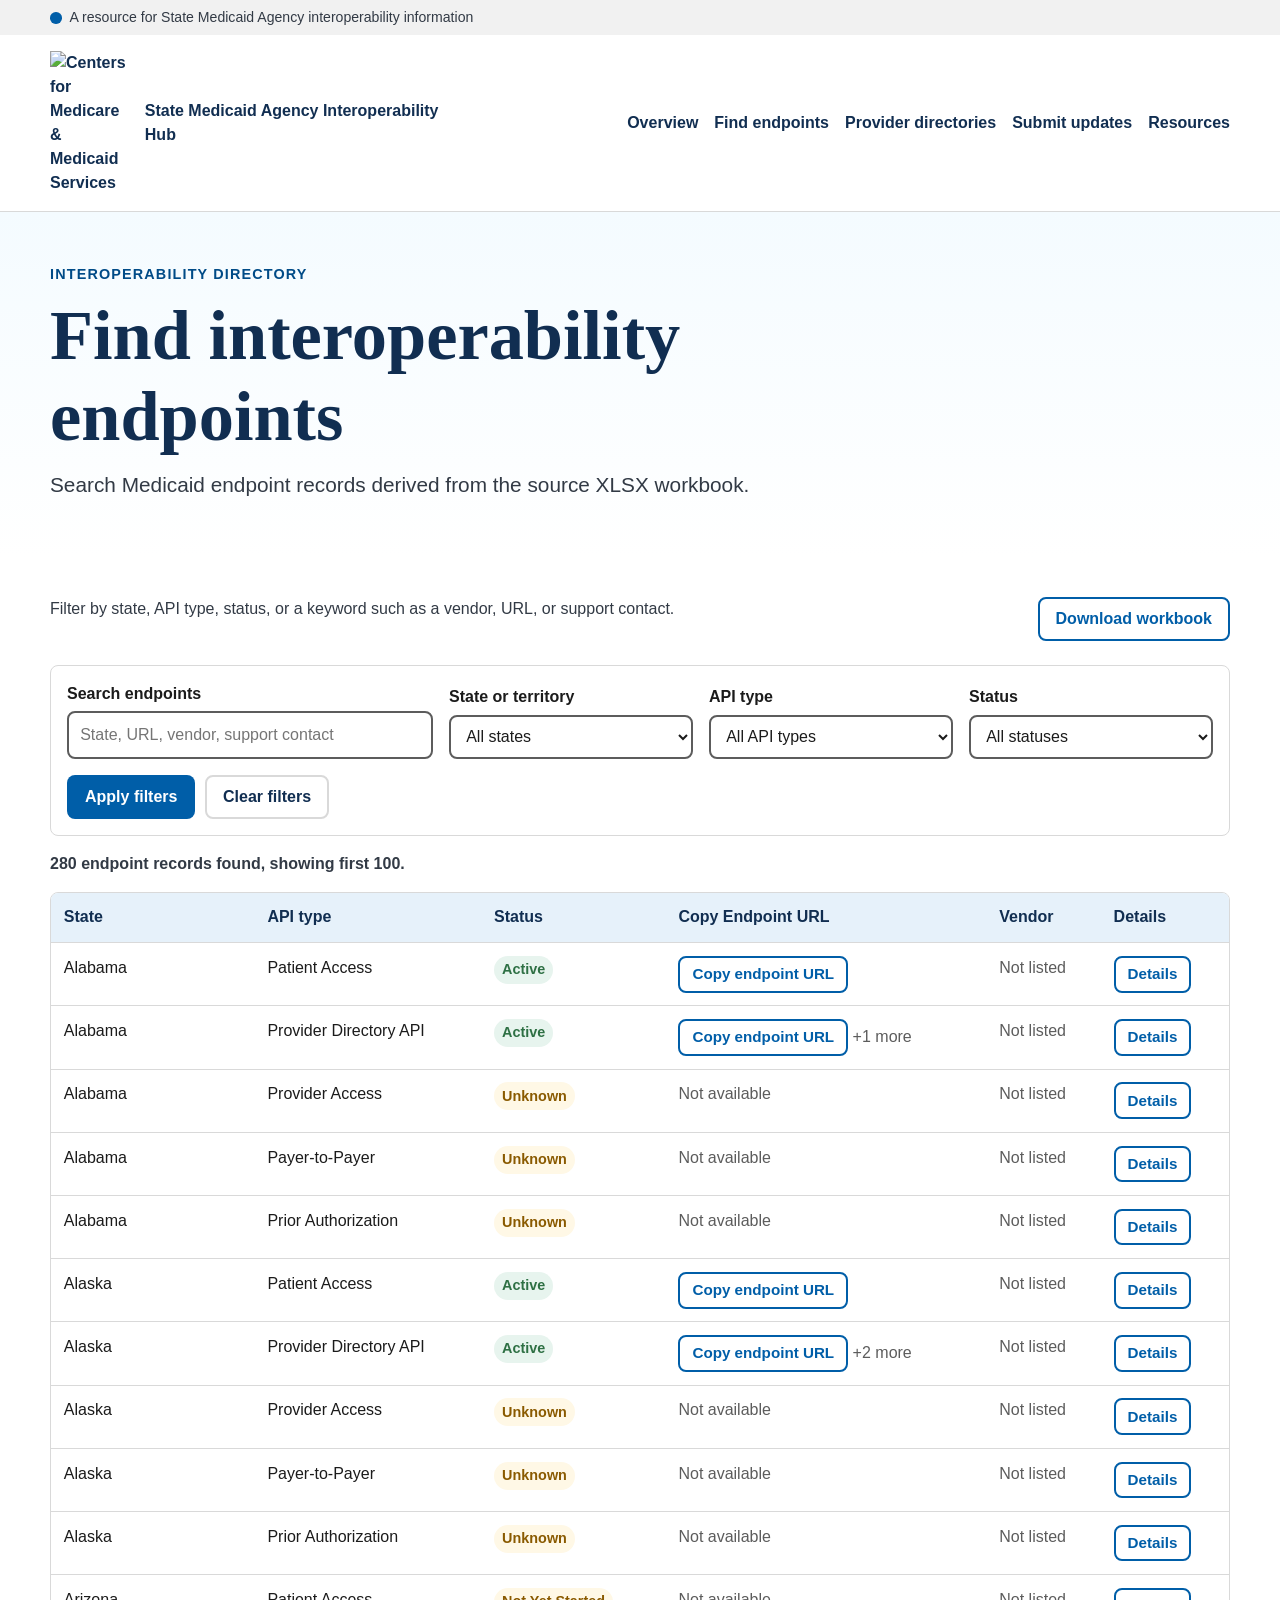
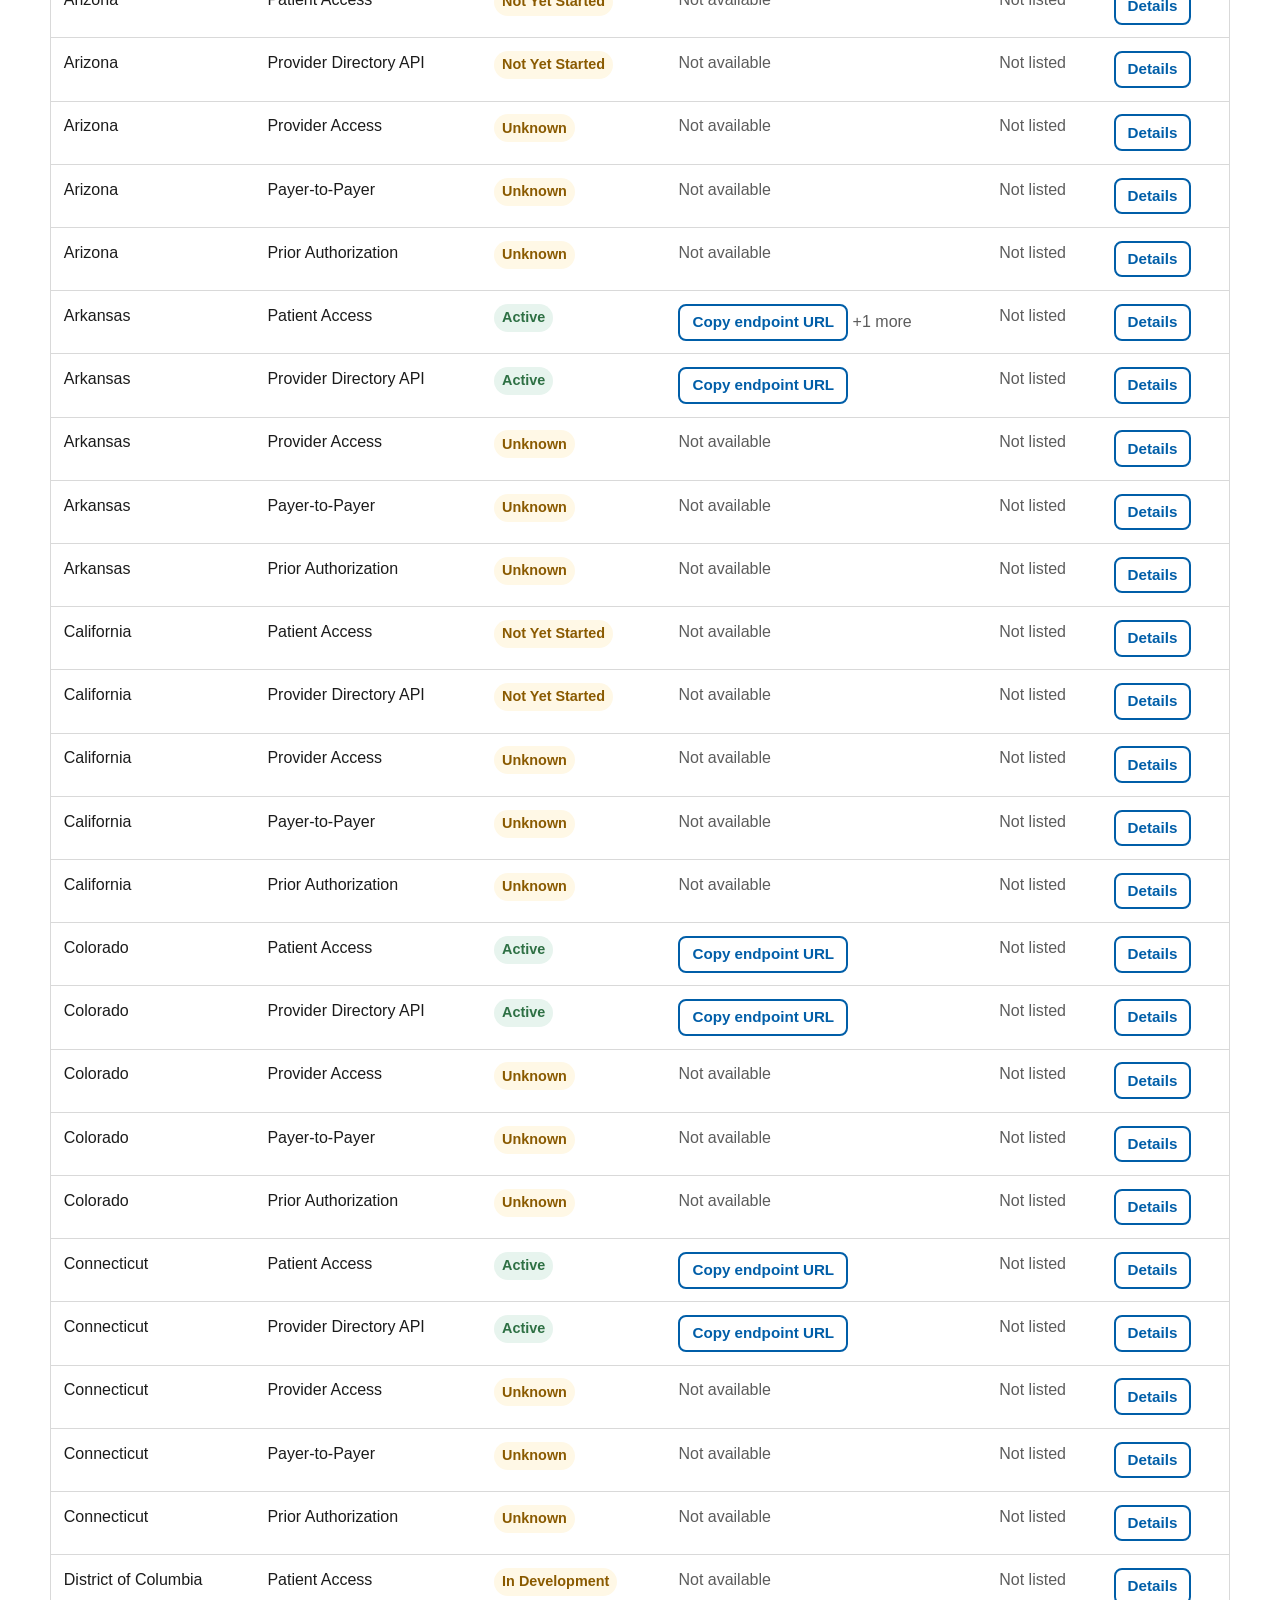
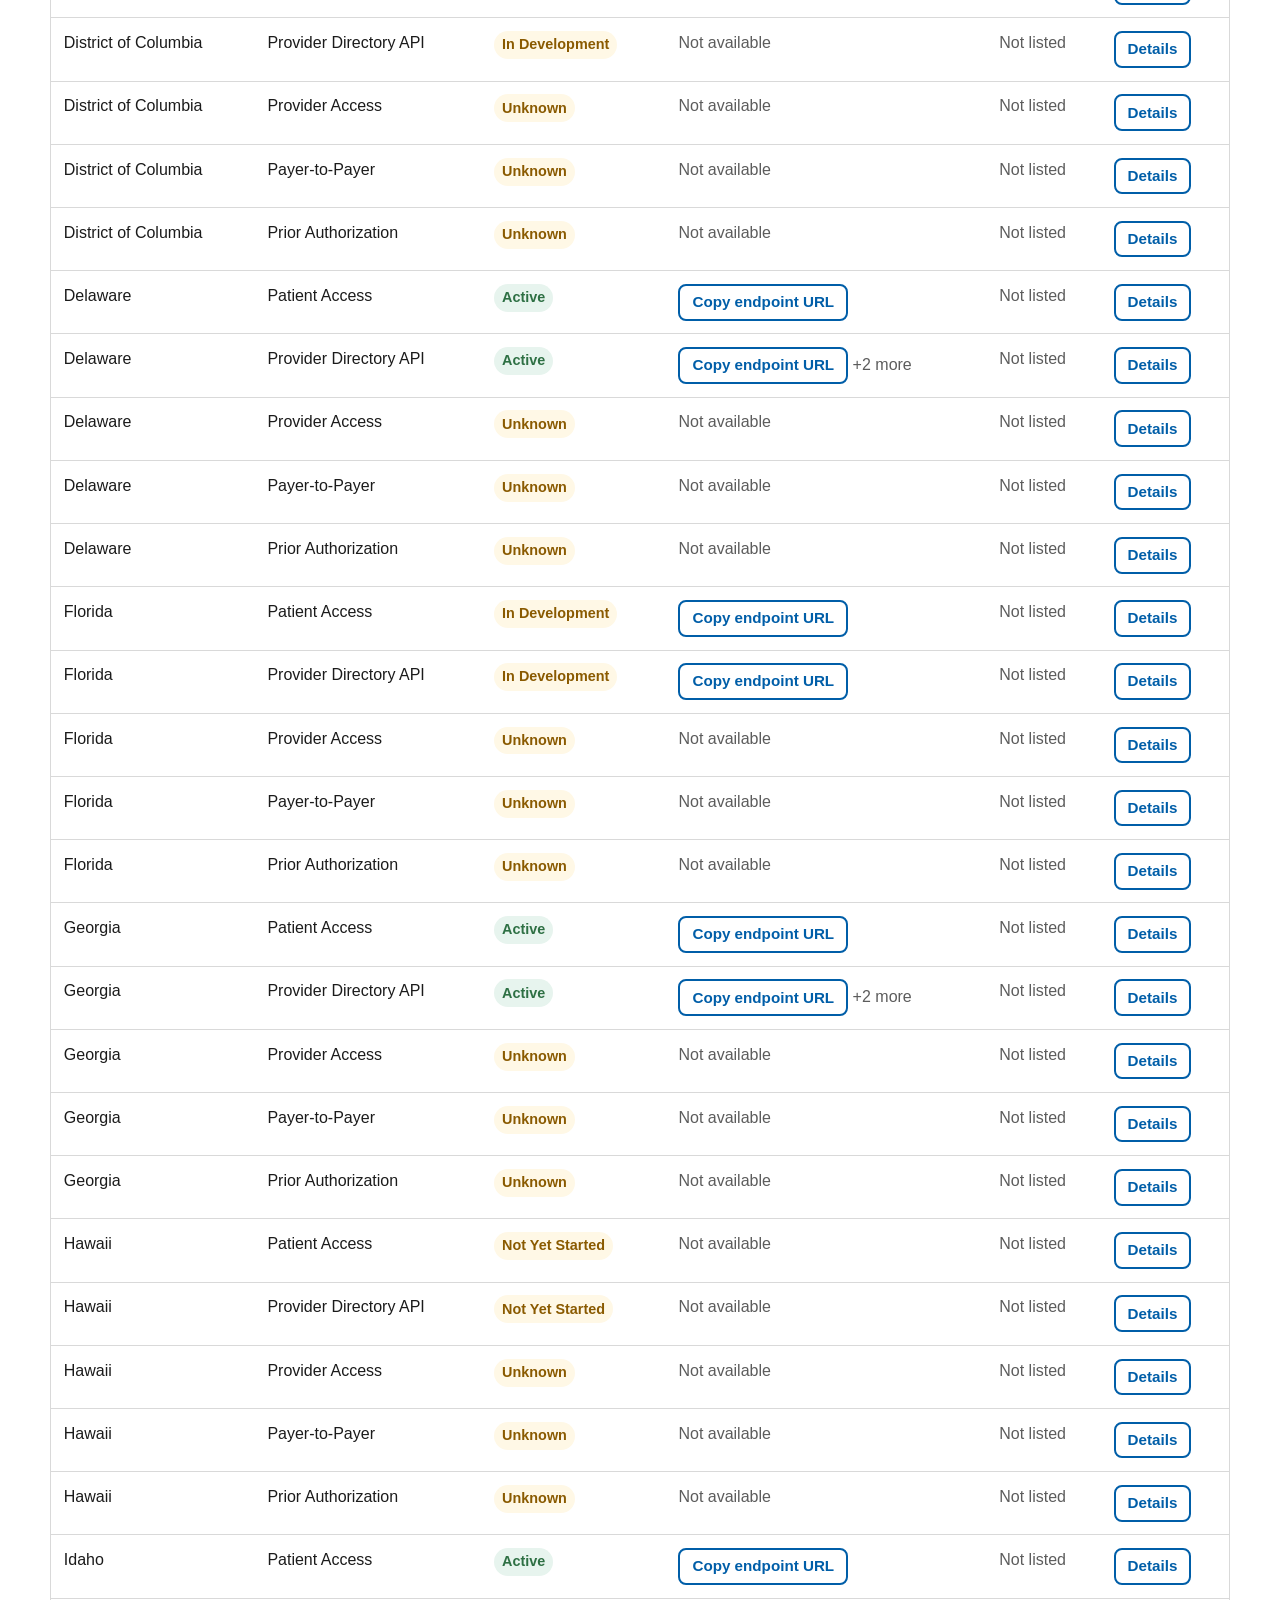
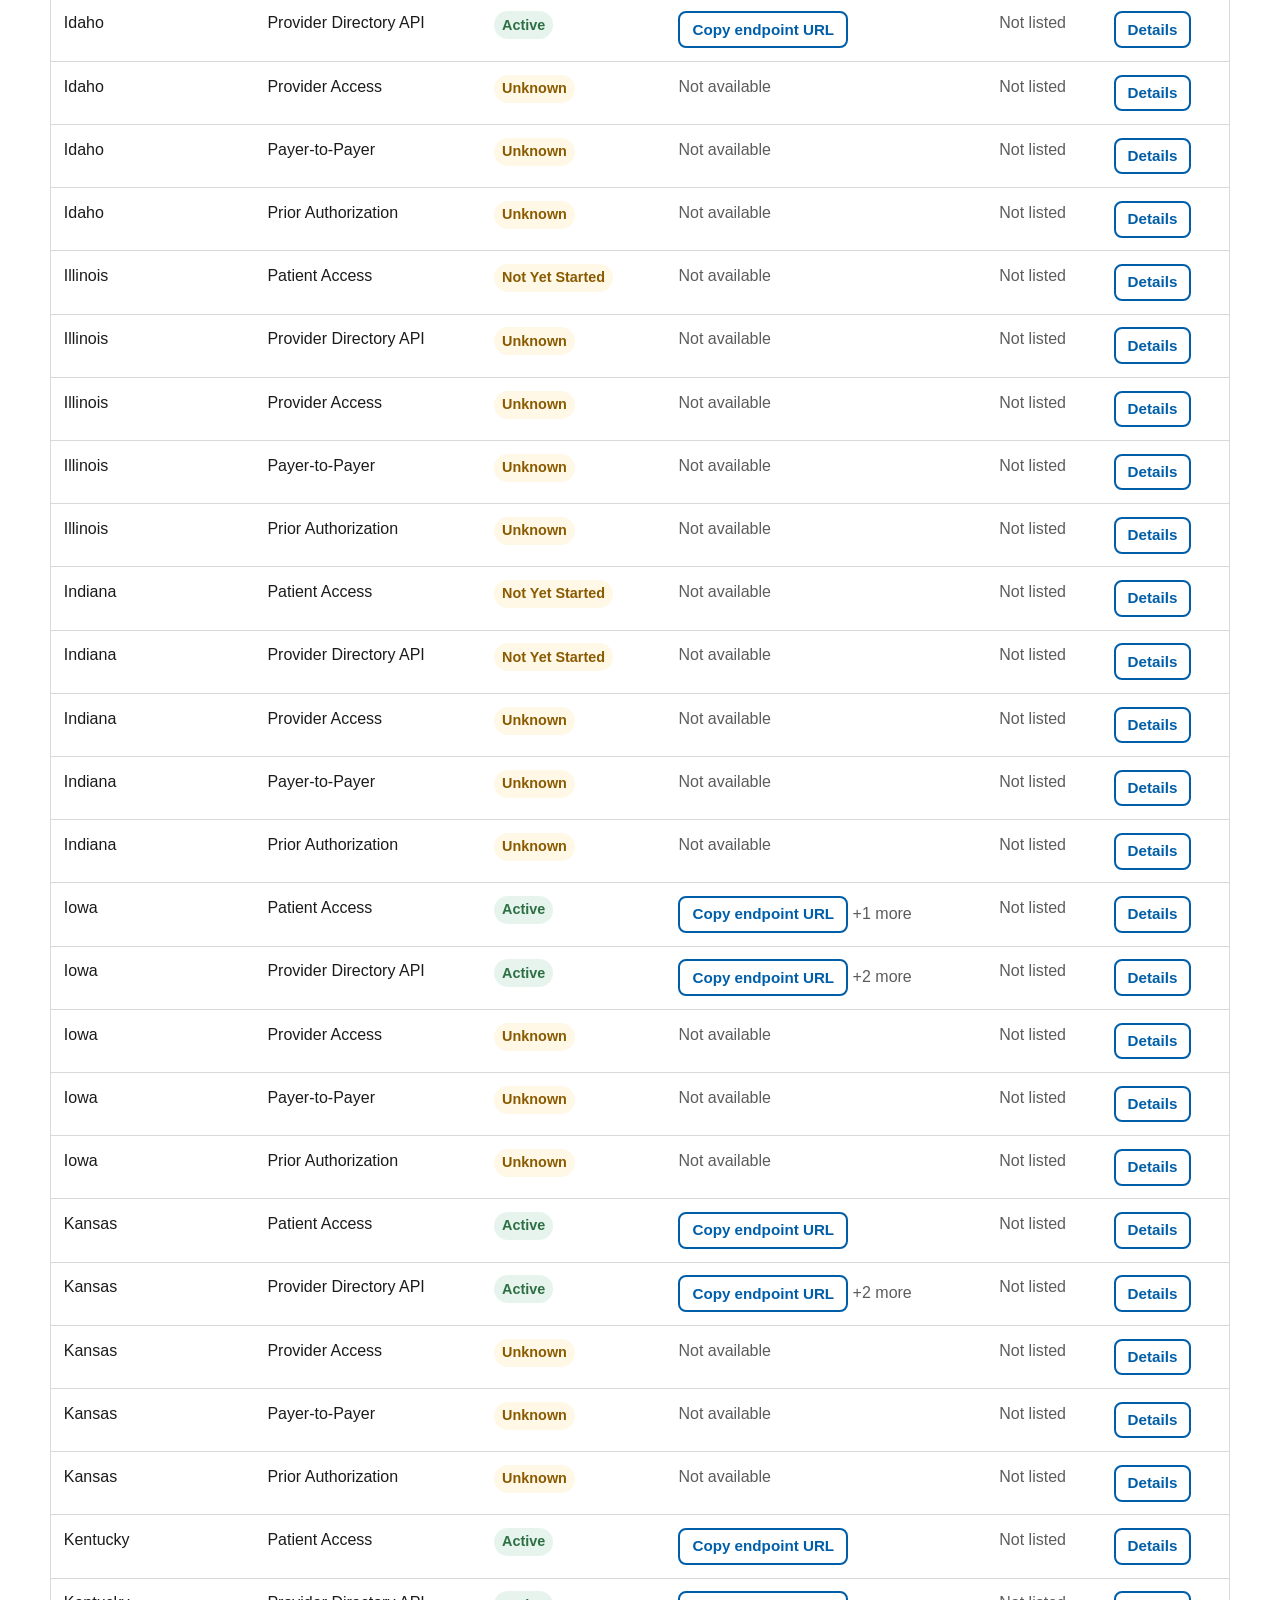
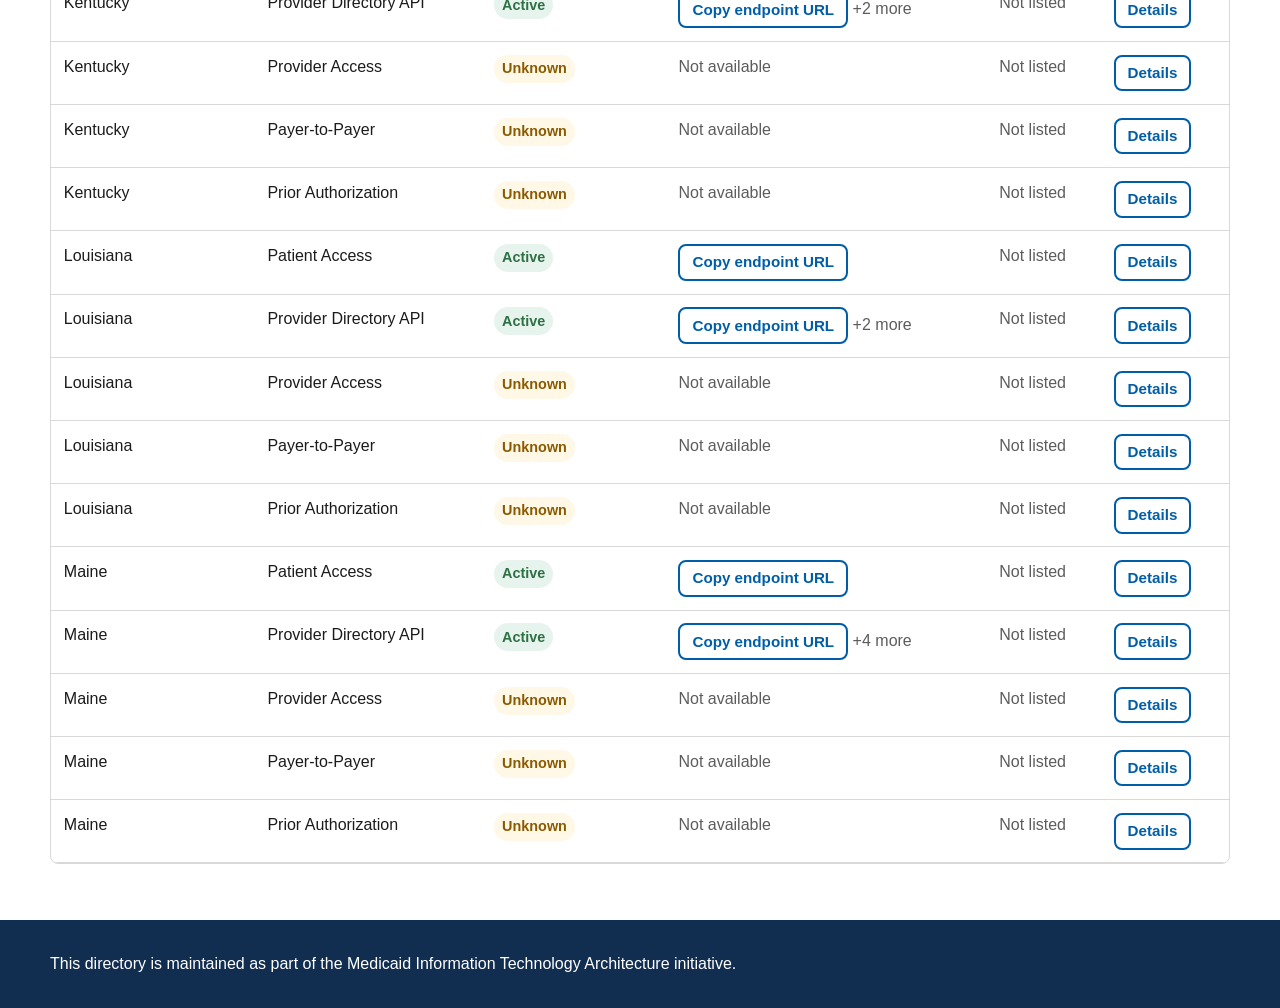
==== commit 34024d65: "content updates" ====
--- a/endpoints.html
+++ b/endpoints.html
@@ -19,7 +19,7 @@
       </div>
     </header>
     <main id="main">
-      <section class="page-intro" aria-labelledby="endpoint-title"><div class="container"><p class="eyebrow">Interoperability directory</p><h1 id="endpoint-title">Find interoperability endpoints</h1><p class="lead">Search Medicaid endpoint records derived from the canonical XLSX workbook.</p></div></section>
+      <section class="page-intro" aria-labelledby="endpoint-title"><div class="container"><p class="eyebrow">Interoperability directory</p><h1 id="endpoint-title">Find interoperability endpoints</h1><p class="lead">Search Medicaid endpoint records derived from the source XLSX workbook.</p></div></section>
       <section class="section section-tight"><div class="container">
         <div class="section-header"><p>Filter by state, API type, status, or a keyword such as a vendor, URL, or support contact.</p><a class="button button-secondary" href="SMAEndpointDirectory.xlsx">Download workbook</a></div>
         <form class="filter-panel" id="endpoint-filters" aria-describedby="endpoint-result-count">
